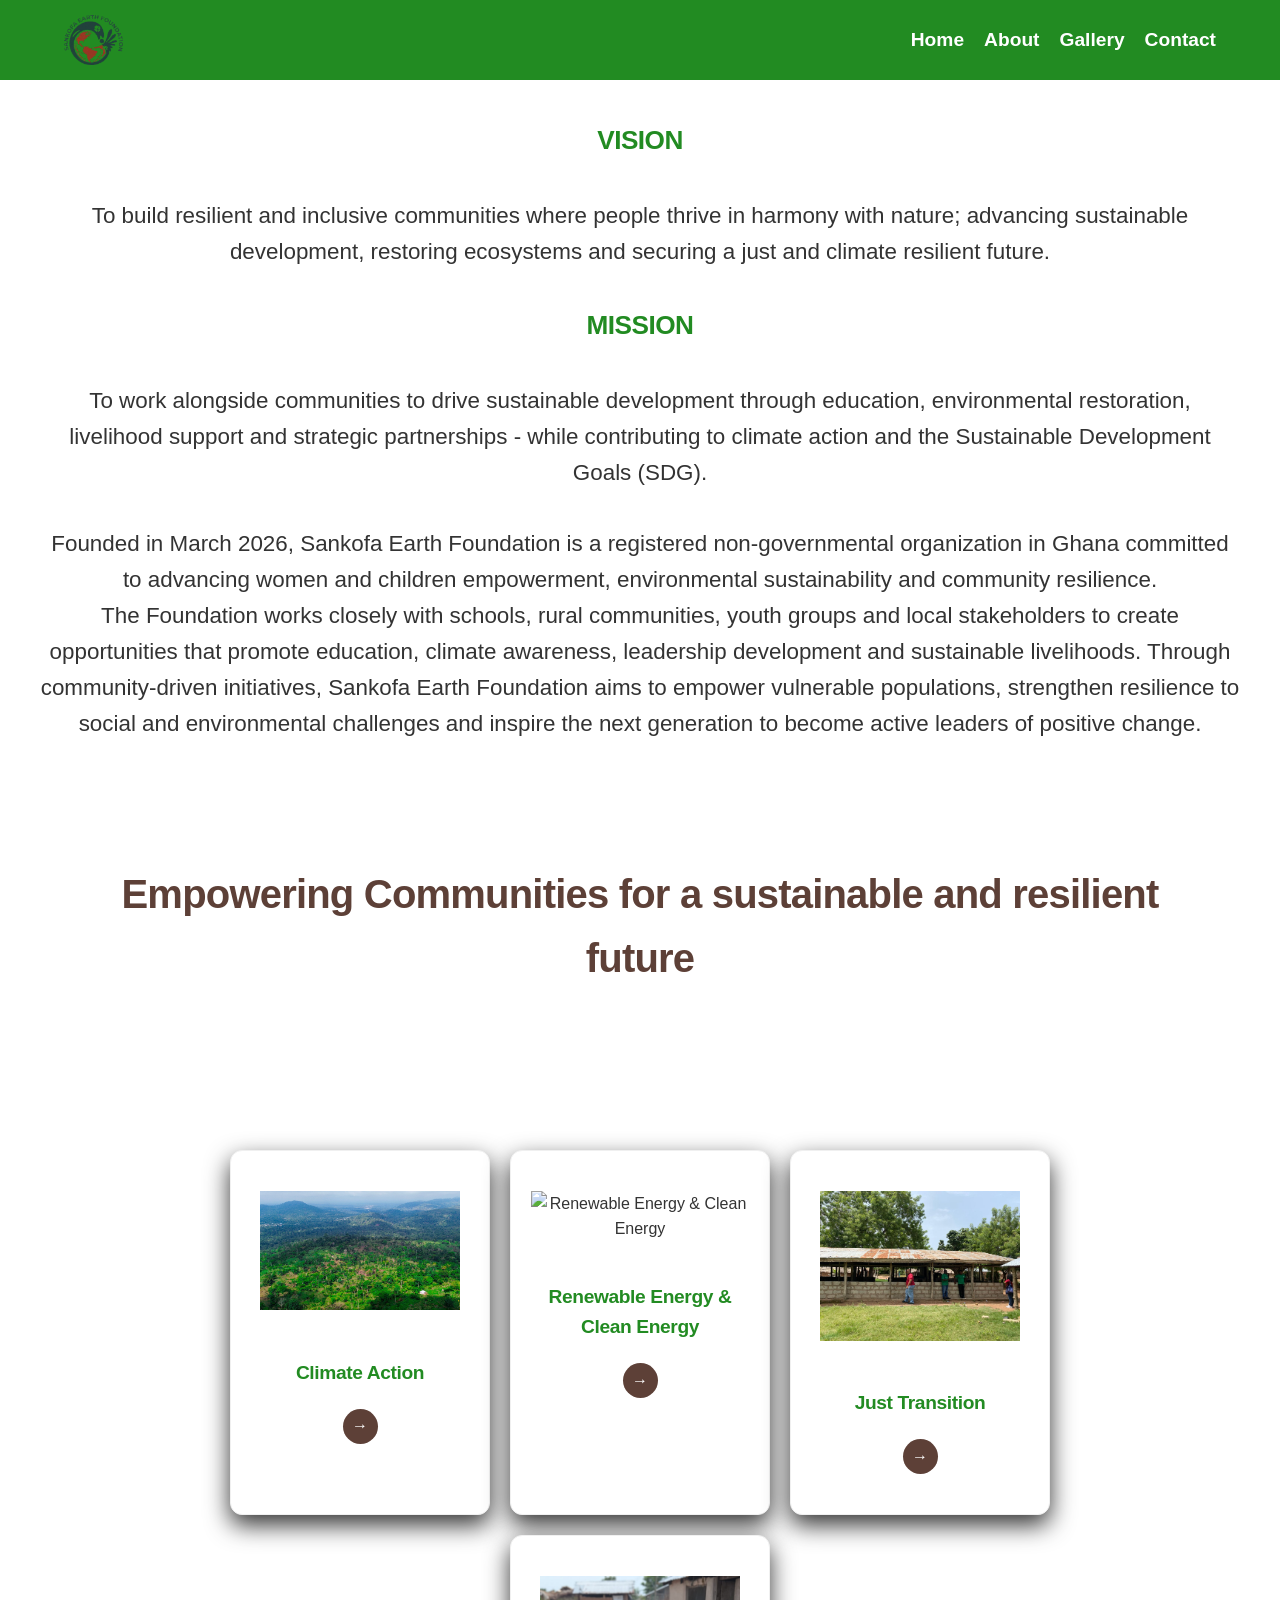
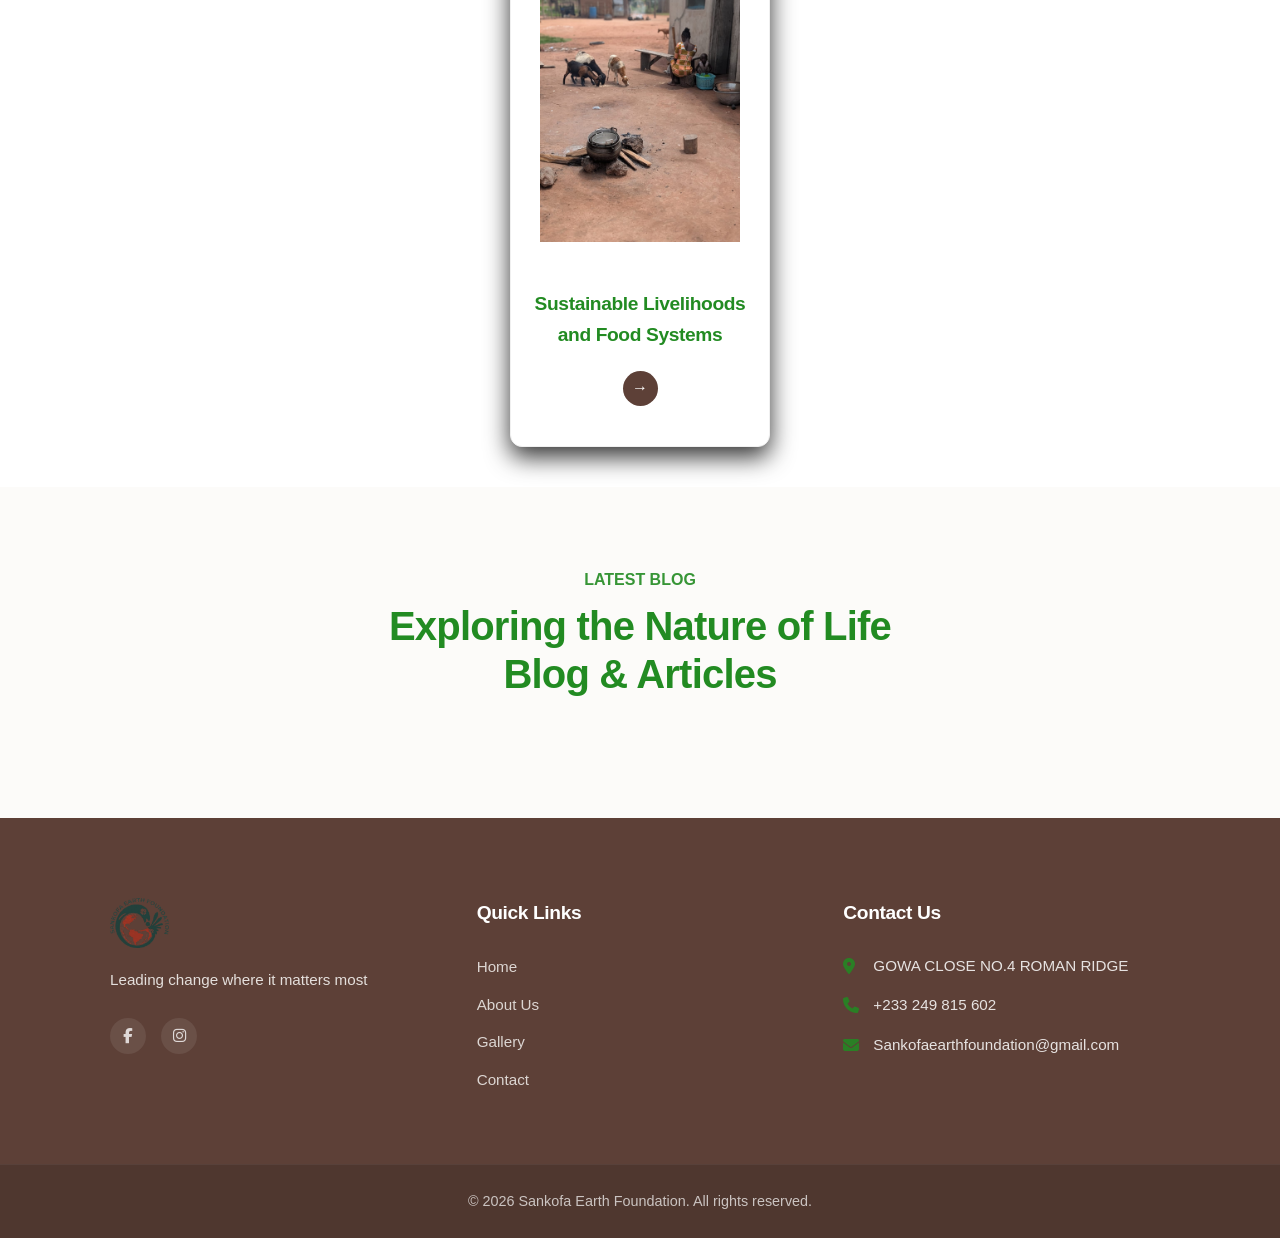
==== about.html @ bffb1e38 "Made a few changes to the footer and fixed some grammatical errors" ====
<!DOCTYPE html>
<html lang="en">
<head>
    <meta charset="UTF-8">
    <meta name="viewport" content="width=device-width, initial-scale=1.0">
    <title>About</title>
    <link rel="stylesheet" href="styles.css">
    <link rel="stylesheet" href="https://cdnjs.cloudflare.com/ajax/libs/font-awesome/6.5.1/css/all.min.css">
</head>
<body>
    <header class="my-site-header">
   <div class="logo"><a href="index.html"><img src="images/g2.png" alt="Sankofa Earth Foundation"></a></div> 

   <input type="checkbox" id="menu-toggle" class="menu-checkbox">
   <label for="menu-toggle" class="hamburger-label">
    <span></span>
    <span></span>
    <span></span>
   </label>

   <nav class="nav-menu">
    <ul>
        <li><a href="index.html" class="active">Home</a></li>
        <li><a href="about.html">About</a></li>
        <li><a href="gallery.html">Gallery</a></li>
        <li><a href="contact.html">Contact</a></li>
    </ul>
   </nav>
</header>

<section>
    <div class="vision">
        <h3>VISION</h3><br>
    <p>To build resilient and inclusive communities where people thrive in harmony with nature; advancing sustainable development, restoring ecosystems and securing a just and climate resilient future. </p><br>
   

    <h3>MISSION</h3><br>
    <p>To work alongside communities to drive sustainable development through education, environmental restoration, livelihood support and strategic partnerships - while contributing to climate action and the Sustainable Development Goals (SDG).</p> <br>


<p>
    Founded in March 2026, Sankofa Earth Foundation is a registered non-governmental organization in Ghana committed to advancing women and children empowerment, environmental sustainability and community resilience. <br>
    The Foundation works closely with schools, rural communities, youth groups and local stakeholders to create opportunities that promote education, climate awareness, leadership development and sustainable livelihoods. Through community-driven initiatives, Sankofa Earth Foundation aims to empower vulnerable populations, strengthen resilience to social and environmental challenges and inspire the next generation to become active leaders of positive change. 
</p>
</div>

</section>

    <section class="concepts">
        <div class="container">
            <h2 class="concept-title">Empowering Communities for a sustainable and resilient future</h2>
            
            <div class="concept-grid">
                <div class="concept-card">
                    <div class="concept-icon"><img src="images/Climate-action.jpg" alt="Climate Action">
                    </div>
                    
<h3>Climate Action</h3>
<a href="#" class="circle-btn">&rarr;</a>
                </div>

<div class="concept-card">
                    <div class="concept-icon"><img src="images/renewable-energy.png" alt="Renewable Energy & Clean Energy">
                    </div>
<h3>Renewable Energy & Clean Energy</h3>
<a href="#" class="circle-btn">&rarr;</a>
                </div>

<div class="concept-card">
                    <div class="concept-icon"><img src="images/just-transition.JPG" alt="Just Transition">
                    </div>
<h3>Just Transition</h3>
<a href="#" class="circle-btn">&rarr;</a>
                </div>

                <div class="concept-card">
                    <div class="concept-icon"><img src="images/clean eating.JPG" alt="Sustainable LIvelihoods & Food Systems">
                    </div>
<h3>Sustainable Livelihoods and Food Systems</h3>
<a href="#" class="circle-btn">&rarr;</a>
                </div>

            </div>
        </div>
    </section>



    <section class="blog-preview-green">
<div class="container">
    <p class="subtitle-white">Latest Blog</p>
        <h2 class="main-title-white">Exploring the Nature of Life <br> 
 Blog & Articles</h2>
 <div class="blog-grid">
    
    </div>
 </div>
    </section>

    <div class="blog-footer-accent">
    </div>

<footer>
  <div class="container footer-grid">
    
    <div class="footer-col brand-col">
      <div class="logo">
        <img src="./images/g2.png" alt="Sankofa Earth Foundation" style="height: 50px;">
      </div>
      <p class="footer-desc">
        Leading change where it matters most
      </p>
      <div class="footer-socials">
        <a href="#" class="social-icon"><i class="fa-brands fa-facebook-f"></i></a>
        <a href="#" class="social-icon"><i class="fa-brands fa-instagram"></i></a>
      </div>
    </div>

    <div class="footer-col">
      <h3>Quick Links</h3>
      <ul>
        <li><a href="index.html">Home</a></li>
        <li><a href="about.html">About Us</a></li>
        <li><a href="gallery.html">Gallery</a></li>
        <li><a href="contact.html">Contact</a></li>
      </ul>
    </div>

    <div class="footer-col contact-col">
      <h3>Contact Us</h3>
      <p><i class="fa-solid fa-location-dot"></i> GOWA CLOSE NO.4 ROMAN RIDGE</p>
      <p><i class="fa-solid fa-phone"></i> +233 249 815 602</p>
      <p><i class="fa-solid fa-envelope"></i> Sankofaearthfoundation@gmail.com</p>
    </div>

  </div>

  <div class="footer-bottom">
    <div class="container">
      <p>&copy; 2026 Sankofa Earth Foundation. All rights reserved.</p>
    </div>
  </div>
</footer>
</body>
</html>
---- styles.css ----
:root {
    --forest-green:#228B22;
    --earth-brown: #5D4037;
    --off-white: #FCFBF9;
    --dark-text: #2C2C2C;
}

* {
    margin: 0;
    padding: 0;
    box-sizing: border-box;
}

body {
    font-family: 'Segoe UI', 'Segoe UI', Tahoma, Geneva, Verdana, sans-serif;
    color: #333333;
    line-height: 1.6;
    background-color: #ffffff;
}

h1, h2, h3, h4, h5, h6 {
    font-family: 'Segoe UI', Tahoma, Geneva, Verdana, sans-serif;
    color: var(--off-white);
    letter-spacing: -0.02em;
    font-weight: 700;
}

header {
    display: flex;
    justify-content: space-between;
    align-items: center;
    padding: 20px 5%;
    background-color: var(--forest-green);
    color: white;
}

header ul {
    display: flex;
    list-style: none;
}

header li {
    margin-left: 20px;
}

header a {
    font-family: 'Segoe UI', Tahoma, Geneva, Verdana, sans-serif;
    color: white;
    text-decoration: none;
    font-size: 1.2rem;
    font-weight: 600;
    transition: color 0.2s ease;
}

header a:hover {
    color: var(--earth-brown);
}

.logo img {
    height: 65px;
    width: auto;
    max-width: 100%;
    display: block;
}

.menu-checkbox {
    display: none;
}

.hamburger-label {
    display: none;
    cursor: pointer;
    flex-direction: column;
    gap: 5px;
    width: 30px;
}

.hamburger-label span {
    display: block;
    height: 3px;
    width: 100%;
    background-color: white;
    border-radius: 2px;
    transition: all 0.3s ease;
}

.hero {
    height: 70vh;
    display: flex;
    justify-content: center;
    align-items: center;
    text-align: center;
    background: linear-gradient(rgba(0,0,0,0.5),rgba(0,0,0,0.5)), url('./images/hero-bg.jpg');
    background-size: cover;
    background-position: center;
    background-attachment: fixed;
    color: white;
}

.hero h1{
    font-size: 3rem;
    margin-bottom: 10px;
    color: white;
    text-shadow: 2px 2px 10px rgba(0,0, 0, 0.7);
    font-weight: 700;
    letter-spacing: 1px;
}

.btn {
    box-shadow: 0 4px 6px rgba(0,0, 0, 0.5);
    transition: all 0.3s cubic-bezier(0.25, 0.8, 0.25, 1);
    display: inline-block;
    background-color: var(--forest-green);
    color: white;
    margin-top: 40px;
    padding: 10px 25px;
    text-decoration: none;
    border-radius: 5px;
}

.btn:hover{
    background-color: var(--earth-brown);
    transform: translateY(-2px);
    box-shadow: 0 7px 14px rgba(34, 139, 34, 0.2);
}

.container {
    max-width: 1100px;
    margin: 0 auto;
    padding: 0 20px;
}

.mission {
    padding: 60px 0;
    background-color: white;
}

.mission-grid {
    display: flex;
    gap: 30px;
}

.card {
    flex: 1;
    padding: 30px;
    background-color: var(--off-white);
    border-top: 5px solid var(--earth-brown);
    text-align: center;
    border-radius: 8px;
    box-shadow: 0 4px 6px rgba(0,0,0,0.1);
}

.card h3 {
    margin-bottom: 15px;
    color: var(--forest-green);
}

.hero h1{
    font-size: 2rem;
}

footer {
    background-color: var(--earth-brown);
    color: white;
    padding: 80px 0 0 0; 
    margin-top: 0 !important;
    border: none;
    text-align: left;
}

.footer-grid {
    display: flex;
    justify-content: space-between;
    gap: 40px;
    padding-bottom: 60px;
}

.footer-col {
    flex: 1;
}

/* Customizing specific columns */
.brand-col .logo {
    margin-bottom: 20px;
}

.footer-desc {
    color: var(--off-white);
    font-size: 0.95rem;
    opacity: 0.85;
    line-height: 1.6;
    margin-bottom: 25px;
    max-width: 320px;

}

.footer-col h3 {
    color: white;
    font-size: 1.2rem;
    margin-bottom: 25px;
    position: relative;
}

/* Clean lists for links */
.footer-col ul {
    list-style: none;
    padding: 0;
}

.footer-col li {
    margin-bottom: 12px;
}

.footer-col a {
    color: var(--off-white);
    text-decoration: none;
    font-size: 0.95rem;
    opacity: 0.8;
    transition: all 0.3s ease;
}

.footer-col a:hover {
    opacity: 1;
    color: var(--forest-green);
    padding-left: 5px; /* Subtle nudge animation on hover */
}

/* Contact information styles */
.contact-col p {
    font-size: 0.95rem;
    margin-bottom: 15px;
    opacity: 0.85;
    display: flex;
    align-items: center;
    gap: 10px;
}

.contact-col i {
    color: var(--forest-green); /* Green accents for icons */
    font-size: 1rem;
    width: 20px;
}

/* Brand social icons */
.footer-socials {
    display: flex;
    gap: 15px;
}

.footer-socials .social-icon {
    display: inline-flex;
    align-items: center;
    justify-content: center;
    width: 36px;
    height: 36px;
    background-color: rgba(255, 255, 255, 0.1);
    color: white;
    border-radius: 50%;
    transition: all 0.3s ease;
}

.footer-socials .social-icon:hover {
    background-color: var(--forest-green);
    transform: translateY(-3px);
}

/* Bottom Bar styling */
.footer-bottom {
    background-color: rgba(0, 0, 0, 0.15); 
    padding: 25px 0;
    text-align: center;
    border-top: 1px solid rgba(255, 255, 255, 0.05);
}

.footer-bottom p {
    font-size: 0.9rem;
    opacity: 0.7;
}

.concept-grid {
    display: flex;
    flex-wrap: wrap;
    justify-content: center;
    gap: 20px;
    padding: 40px 0;
}

.concept-card {
    background: #ffffff;
    width: 260px;
    padding: 40px 20px;
    border-radius: 12px;
    text-align: center;
    box-shadow: 0 10px 25px rgba(0,0,0,0.8);
    border: 1px solid #f0f0f0;
    transition: transform 0.3s ease;
}

.concept-card:hover {
    transform: translateY(-5px);
    border-color: transparent;
    box-shadow: 0 10px 20px rgba(0, 0, 0, 0.15);
}

.concept-icon img {
    width: 200px;
    height: auto;
    margin-bottom: 40px;
}

.concept-card h3 {
    color: var(--forest-green);
    font-size: 1.2rem;
    margin-bottom: 20px;
}

.circle-btn {
    display: inline-flex;
    align-items: center;
    justify-content: center;
    width: 35px;
    height: 35px;
    background-color: var(--earth-brown);
    color: white;
    border-radius: 50%;
    text-decoration: none;
    font-weight: bold;
}

.concept-title {
    font-size: 2.5rem;
    justify-content: center;
    text-align: center;
    color: var(--earth-brown);
    padding: 80px 0;
    margin-bottom: 40px;
}

.text-design {
    font-weight: bolder;
    font-size: 1.2rem;
}

.sankofa-quote {
    background-color: #228B22;
}

.concept {
    padding: 80px 0;
    background: linear-gradient(to bottom, #f9fbf9, #ffffff);
    text-align: center;
}

.blog-preview {
    background-color: #ffffff;
    padding: 80px 0;
    text-align: center;
}

.subtitle {
    color: var(--forest-green);
    font-weight: bold;
    text-transform: uppercase;
    letter-spacing: 1px;
    margin-bottom: 10px;
}

.main-title {
    font-size: 2.5rem;
    color: var(--off-white);
    line-height: 1.2;
    margin-bottom: 50px;
}

.blog-preview-green {
    background-color: var(--off-white);
    padding: 80px 0;
    text-align: center;
    margin-bottom: 0 !important;
    padding-bottom: 80px;
}

.subtitle-white {
    color: var(--forest-green);
    font-weight: bold;
    text-transform: uppercase;
    margin-bottom: 10px;
    opacity: 0.9;
}

.main-title-white {
    font-size: 2.5rem;
    color: var(--forest-green);
    line-height: 1.2;
    margin-bottom: 40px;
}

.contact-form input, .contact-form textarea {
    width: 100%;
    padding: 15px;
    margin-bottom: 25px;
    border: 1px solid #e0e0e0;
    border-radius: 8px;
    background-color: #f9fbf9;
    font-family: inherit;
    transition: all 0.3s ease;
}

.contact-info p{
    margin-bottom: 15px;
    font-size: 1.1rem;
}

.contact-info strong {
    color: var(--forest-green);
}

.contact-form, .contact-info {
    flex: 1;
}

.contact-form .btn {
    width: 100%;
    padding: 15px;
    background-color: var(--forest-green);
    color: white;
    border: none;
    cursor: pointer;
}

.split-view {
    display: flex;
    gap: 80px;
    align-items: center;
    padding: 100px 0;
}

.contact-form h2, .contact-info h2 {
    margin-bottom: 30px;
    font-size: 2rem;
    color: var(--earth-brown);
}

.contact-form input:focus, .contact-form textarea:focus {
    background-color: #ffffff;
    border-color: var(--forest-green);
    box-shadow: 0 0 8px rgba(34, 139, 34, 0.2);
    outline: none;
}

.nav ul li a.active {
    color: var(--earth-brown);
    font-weight: bold;
    border-bottom: 2px solid var(--earth-brown);
}

.photo-grid {
    display: grid;
    grid-template-columns: repeat(3, 1fr);
    gap: 20px;
    padding: 40px 0;
}

.photo-item {
    overflow: hidden;
    border-radius: 8px;
    height: 250px;
    background-color: #eee;
}

.photo-item img {
    width: 100%;
    height: 100%;
    object-fit: cover;
    transition: transform 0.3s ease; 
}

/* --- Team Section Base (Desktop Layout) --- */
.team-section {
  padding: 80px 0;
  background-color: var(--off-white);
  text-align: center;
}

.team-grid {
  display: flex;
  justify-content: center;
  gap: 40px;
  margin-top: 50px;
}

.team-card {
  flex: 1;
  display: flex;
  flex-direction: column;
  align-items: center;
  max-width: 220px;
}

.avatar-container {
  position: relative; 
  width: 150px;
  height: 150px;
  margin-bottom: 20px;
}

.team-avatar {
  width: 100%;
  height: 100%;
  object-fit: cover;
  border-radius: 50%; 
  background-color: #eee;
}

.member-name {
  font-size: 1.1rem;
  color: var(--dark-text);
  font-weight: 600;
}

.team-social-popup {
  position: absolute;
  bottom: -15px;
  left: 50%;
  transform: translateX(-50%) translateY(10px); 
  background-color: #1a1a1a; 
  display: flex;
  gap: 12px;
  padding: 8px 15px;
  border-radius: 4px;
  opacity: 0; 
  visibility: hidden;
  transition: all 0.3s ease;
  box-shadow: 0 4px 10px rgba(0,0,0,0.2);
}

.team-social-popup::before {
  content: '';
  position: absolute;
  top: -6px;
  left: 50%;
  transform: translateX(-50%);
  border-width: 0 6px 6px 6px;
  border-style: solid;
  border-color: transparent transparent #1a1a1a transparent;
}

.team-social-popup a {
  color: #ffffff;
  font-size: 0.85rem;
  transition: color 0.2s ease;
}

.team-social-popup a:hover {
  color: var(--forest-green); 
}

.avatar-container:hover .team-social-popup {
  opacity: 1;
  visibility: visible;
  transform: translateX(-50%) translateY(0); 
}

.section-title {
    font-size: 2.2rem;
    color: var(--earth-brown);
    text-align: center;
    margin: 50px;
}

.gallery-pics h2 {
    align-items: center;
    text-align: center;
    color: var(--forest-green);
    font-size:2.2rem;
    text-align: center;
    max-width: 800px;
    margin: 60px auto;
    line-height: 1.4;
}

.gallery-pics h2 strong {
    color: var(--earth-brown);
}

.vision {
    font-size: 1.4rem;
    justify-content: center;
    text-align: center;
    padding: 40px;
}

.vision h3 {
    color: var(--forest-green);
    font-weight: bolder;
}

.my-site-header {
    background-color: var(--forest-green);
    padding: 15px 5%;
    display: flex;
    justify-content: space-between;
    align-items: center;
}

.my-site-header .logo img {
    height: 50px;
    width: auto;
}

html {
    scroll-behavior: smooth;
}

h1, h2, h3 {
    letter-spacing: -0.02em;
    font-weight: 700;
}

.extra-info {
    font-size: x-large;
    color: #228B22;
}

.social-container {
    display: flex;
    gap: 20px;
    justify-content: center;
    padding: 10px;
}

.social-icon {
    font-size: 30px;
    color: #555555;
    text-decoration: none;
    transition: color 0.3s ease, transform 0.3s ease;
}

.facebook:hover {
    color: #1877f2;
    transform: scale(1.1);
}

.instagram:hover {
    color: #E1306C;
    transform: scale(1.1);
}

.gallery-divider-banner {
    background-color: var(--forest-green);
    background: linear-gradient(rgba(34, 139, 34, 0.9), rgba(34, 139, 34, 0.95)), url('./images/hero-bg.jpg');
    background-size: cover;
    background-position: center;
    padding: 80px 0;
    text-align: center;
    color: white;
    width: 100%;
}

.divider-content h2 {
    font-size: 2.5rem;
    color: white !important;
    margin-bottom: 15px;
    font-weight: 700;
}

.divider-content p {
    font-size: 1.1rem;
    color: var(--off-white);
    max-width: 750px;
    margin: 0 auto 30px auto;
    opacity: 0.95;
    line-height: 1.6;
}

.banner-btn {
    display: inline-block;
    background-color: white;
    color: var(--forest-green) !important;
    padding: 12px 30px;
    text-decoration: none;
    border-radius: 5px;
    font-weight: 600;
    transition: all 0.3s ease;
    box-shadow: 0 4px 15px rgba(0, 0, 0, 0.1);
}

.banner-btn:hover {
    background-color: var(--earth-brown);
    color: white !important;
    transform: translate(-2px);
    box-shadow: 0 6px 20px rgba(0, 0, 0, 0.15);
}

/* ===================================================
   CONTACT PAGE MAP VIEW STYLING
   =================================================== */
.contact-map-section {
    width: 100%;
    height: 450px;
    margin-top: 60px; 
    display: block;
    line-height: 0; 
    background-color: var(--off-white);
}

.contact-map-section iframe {
    width: 100%;
    height: 100%;
    filter: grayscale(10%) contrast(105%); 
    transition: filter 0.3s ease;
}

.contact-map-section iframe:hover {
    filter: grayscale(0%) contrast(100%);
}




/* ===================================================
   MEDIA QUERIES (Organized cleanly by width rules)
   =================================================== */

/* Tablet Responsive Views */
@media (max-width: 900px){
    .photo-grid {
        grid-template-columns: repeat(2, 1fr);
    }
}

/* Global Mobile Viewports */
@media screen and (max-width: 768px) {
    header, .my-site-header {
        display: flex !important;
        flex-direction: row !important;
        justify-content: space-between !important;
        align-items: center !important;
        position: relative;
        padding: 15px 5%;
    }
 
    header nav ul a, .nav-menu ul a {
        font-size: 1.3rem !important;
    }

    logo img {
        height: 50px !important;
    }

    .hero {
        background-attachment: scroll !important;
        height: 50vh;
    }

    header ul {
        flex-direction: column;
        gap: 10px;
        padding: 0;
    }

.hamburger-label {
    display: flex !important;
}

    .nav-menu {
position: absolute;
top: 100%;
left: 0;
width: 100%;
background-color: var(--forest-green);
max-height: 0;
overflow: hidden;
transition: max-height 0.3s ease-in-out;
z-index: 100;
}

    .nav-menu ul {
        display: flex;
        flex-direction: column !important;
        align-items: center;
        gap: 15px;
        padding: 20px 0;
        list-style: none;
    }

    header li, .my-site-header li {
        margin-left: 0 !important;
    }

    .menu-checkbox:checked ~ .nav-menu {
        max-height: 300px !important;
    }

    .menu-checkbox:checked + .hamburger-label span:nth-child(1) {
        transform: rotate(45deg) translate(5px, 5px);
    }

    .menu-checkbox:checked + .hamburger-label span:nth-child(2) {
        opacity: 0;
    }

    .menu-checkbox:checked + .hamburger-label span:nth-child(3) {
        transform: rotate(-45deg) translate(6px, -7px);
    }

    .hero h1 {
        font-size: 1.8rem !important;
    }

    .main-title, .main-title-white, .concept-title {
        font-size: 1.8rem;
        padding: 30px 10px;
        margin-bottom: 20px;
    }

    .section-title {
        font-size: 1.6rem;
        margin: 25px 10px;
    }

    .container {
        padding: 0 15px;
    }

    .mission, .concept, .blog-preview, .blog-preview-green {
        padding: 40px 15px;
    }

    .footer-grid {
        flex-direction: column;
        gap: 40px;
        text-align: center;
    }

    .footer-col {
        display: flex;
        flex-direction: column;
        align-items: center;
    }

    .footer-socials {
        justify-content: center;
    }

    .contact-col p {
        justify-content: center;
    }

    .footer-desc {
        max-width: 100%;
    }

    .mission-grid, .split-view { 
        flex-direction: column;
        gap: 40px;
    }

    .vision {
        font-size: 1.1rem;
        padding: 20px 10px;
    }

    .team-grid {
        flex-direction: column;
        align-items: center;
        gap: 50px;
    }

    .team-card {
        flex: 1;
        display: flex;
        flex-direction: column;
        align-items: center;
        max-width: 220px;
        text-align: center;
    }

    .gallery-divider-banner {
        padding: 50px 20px !important;
    }

    .divider-content h2 {
        font-size: 1.8rem !important;
    }


    .contact-map-section {
        height: 320px !important; 
        margin-top: 40px;
    }

}

/* Extra Small Mobile Layouts */
@media (max-width: 600px) {
    .photo-grid {
        grid-template-columns: 1fr;
    }
}
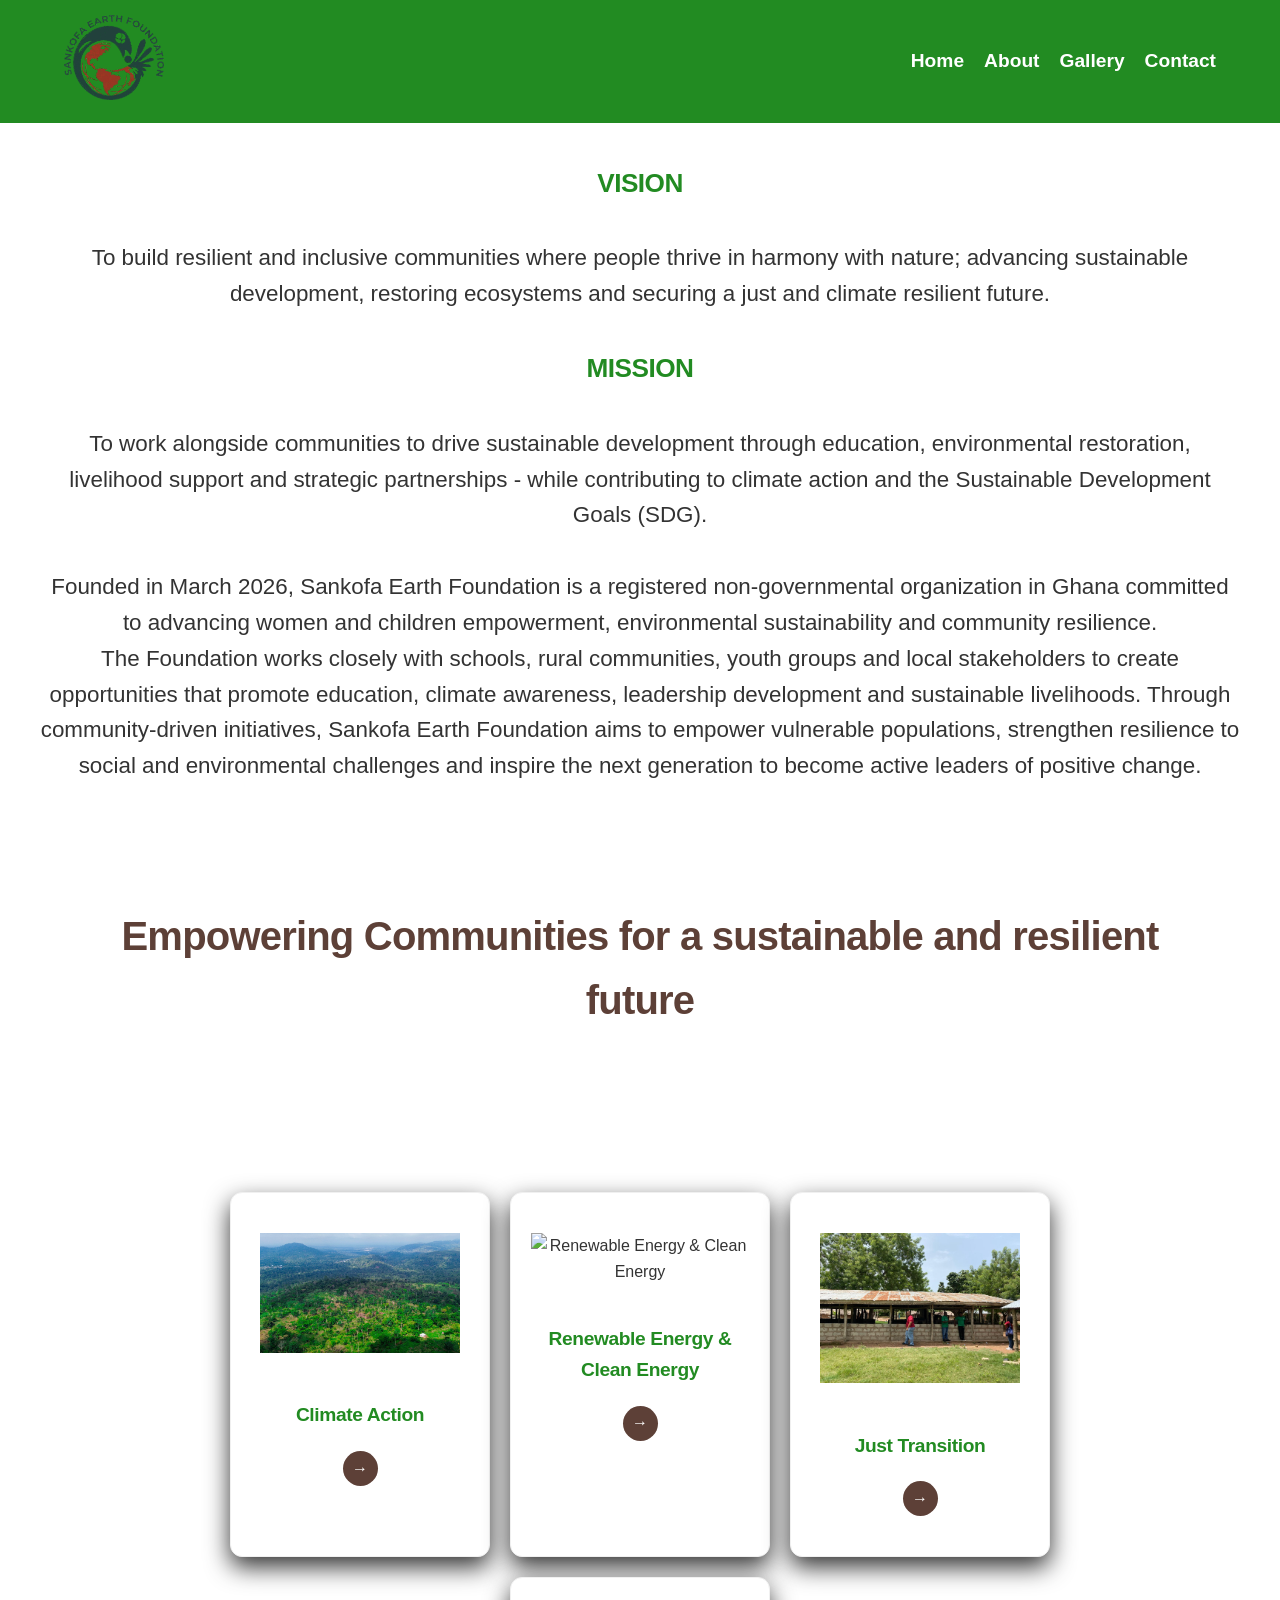
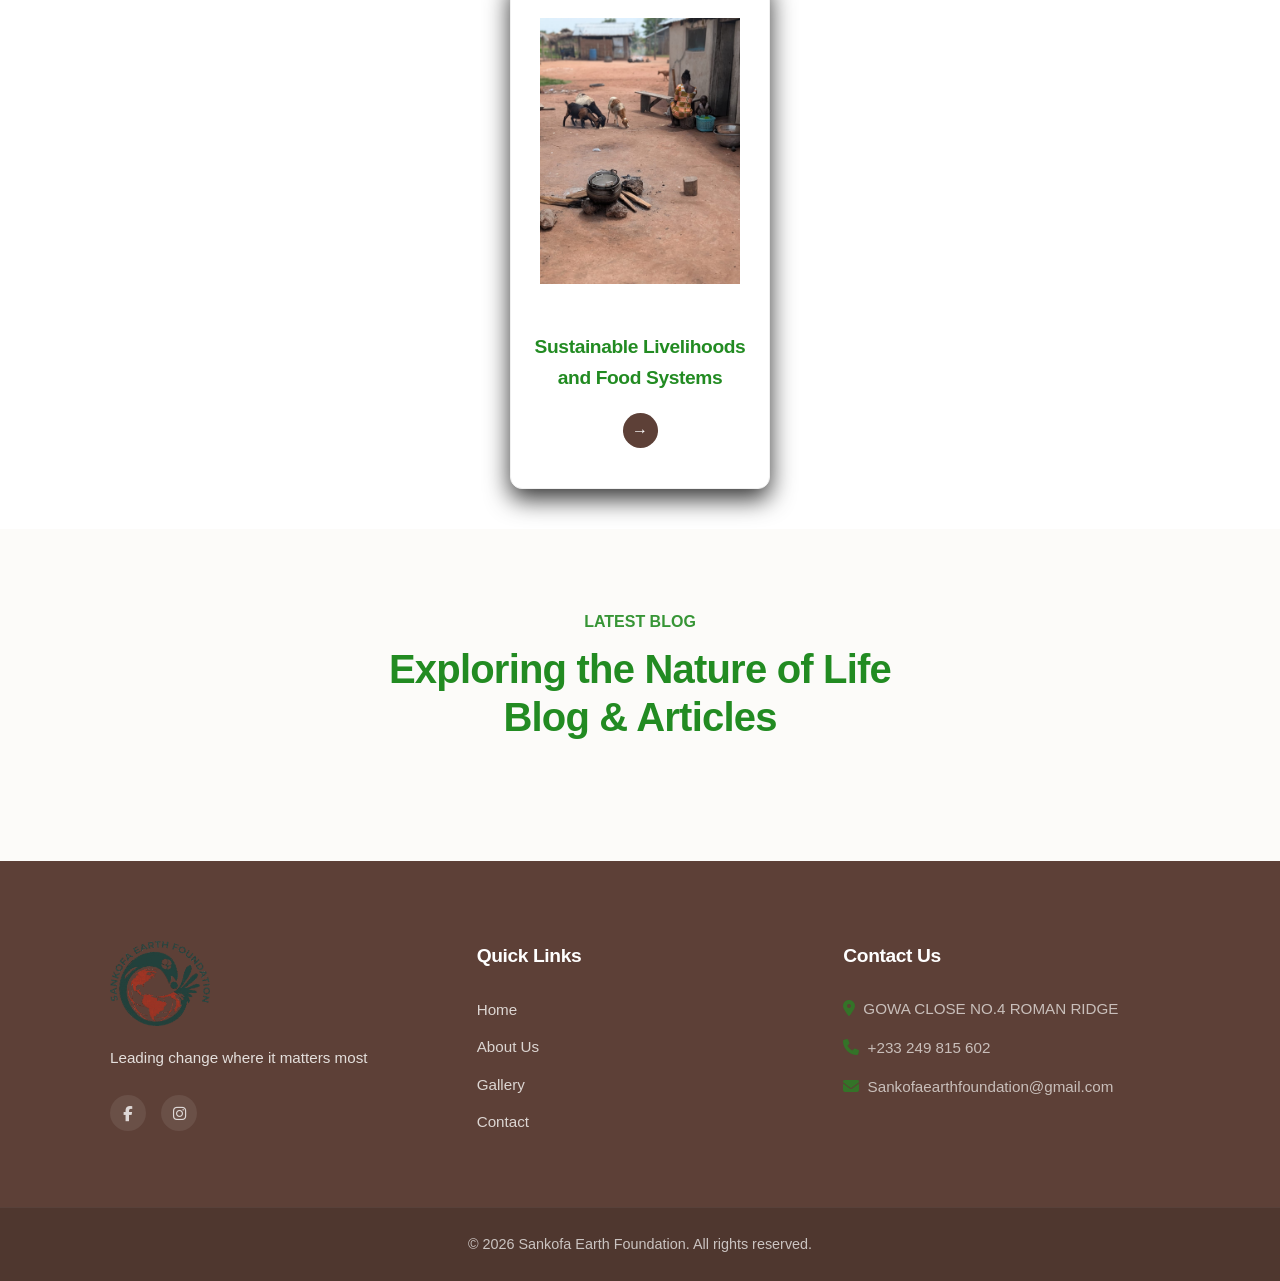
==== commit 9a5ae8ad: "worked on social links in the footer and worked on form for contact page" ====
--- a/about.html
+++ b/about.html
@@ -111,8 +111,8 @@
         Leading change where it matters most
       </p>
       <div class="footer-socials">
-        <a href="#" class="social-icon"><i class="fa-brands fa-facebook-f"></i></a>
-        <a href="#" class="social-icon"><i class="fa-brands fa-instagram"></i></a>
+        <a href="https://www.facebook.com/share/17nPXtnWMn/" class="social-icon"><i class="fa-brands fa-facebook-f"></i></a>
+        <a href="https://www.instagram.com/p/DZ0XT1hjO1_/?img_index=4&igsh=MW5reG1qZGVjbDJneQ==" class="social-icon"><i class="fa-brands fa-instagram"></i></a>
       </div>
     </div>
 
@@ -128,9 +128,10 @@
 
     <div class="footer-col contact-col">
       <h3>Contact Us</h3>
-      <p><i class="fa-solid fa-location-dot"></i> GOWA CLOSE NO.4 ROMAN RIDGE</p>
-      <p><i class="fa-solid fa-phone"></i> +233 249 815 602</p>
-      <p><i class="fa-solid fa-envelope"></i> Sankofaearthfoundation@gmail.com</p>
+      <p><a href="https://maps.app.goo.gl/UdKcqqeoEw8A9JYL8" target="_blank" rel="noopener noreferrer" class="footer-map-link"><i class="fa-solid fa-location-dot"></i>GOWA CLOSE NO.4 ROMAN RIDGE</a></p>
+    
+      <p><a href="tel:+233249815602" class="footer-map-link"><i class="fa-solid fa-phone"></i> +233 249 815 602</a></p>
+      <p><a href="mailto:Sankofaearthfoundation@gmail.com" class="footer-map-link"> <i class="fa-solid fa-envelope"></i> Sankofaearthfoundation@gmail.com </a></p>
     </div>
 
   </div>
--- a/styles.css
+++ b/styles.css
@@ -57,12 +57,15 @@
 }
 
 .logo img {
-    height: 65px;
-    width: auto;
+    height: 85px !important;
+    width: auto !important;
     max-width: 100%;
     display: block;
 }
 
+.logo a {
+    display: inline-block;
+}
 .menu-checkbox {
     display: none;
 }
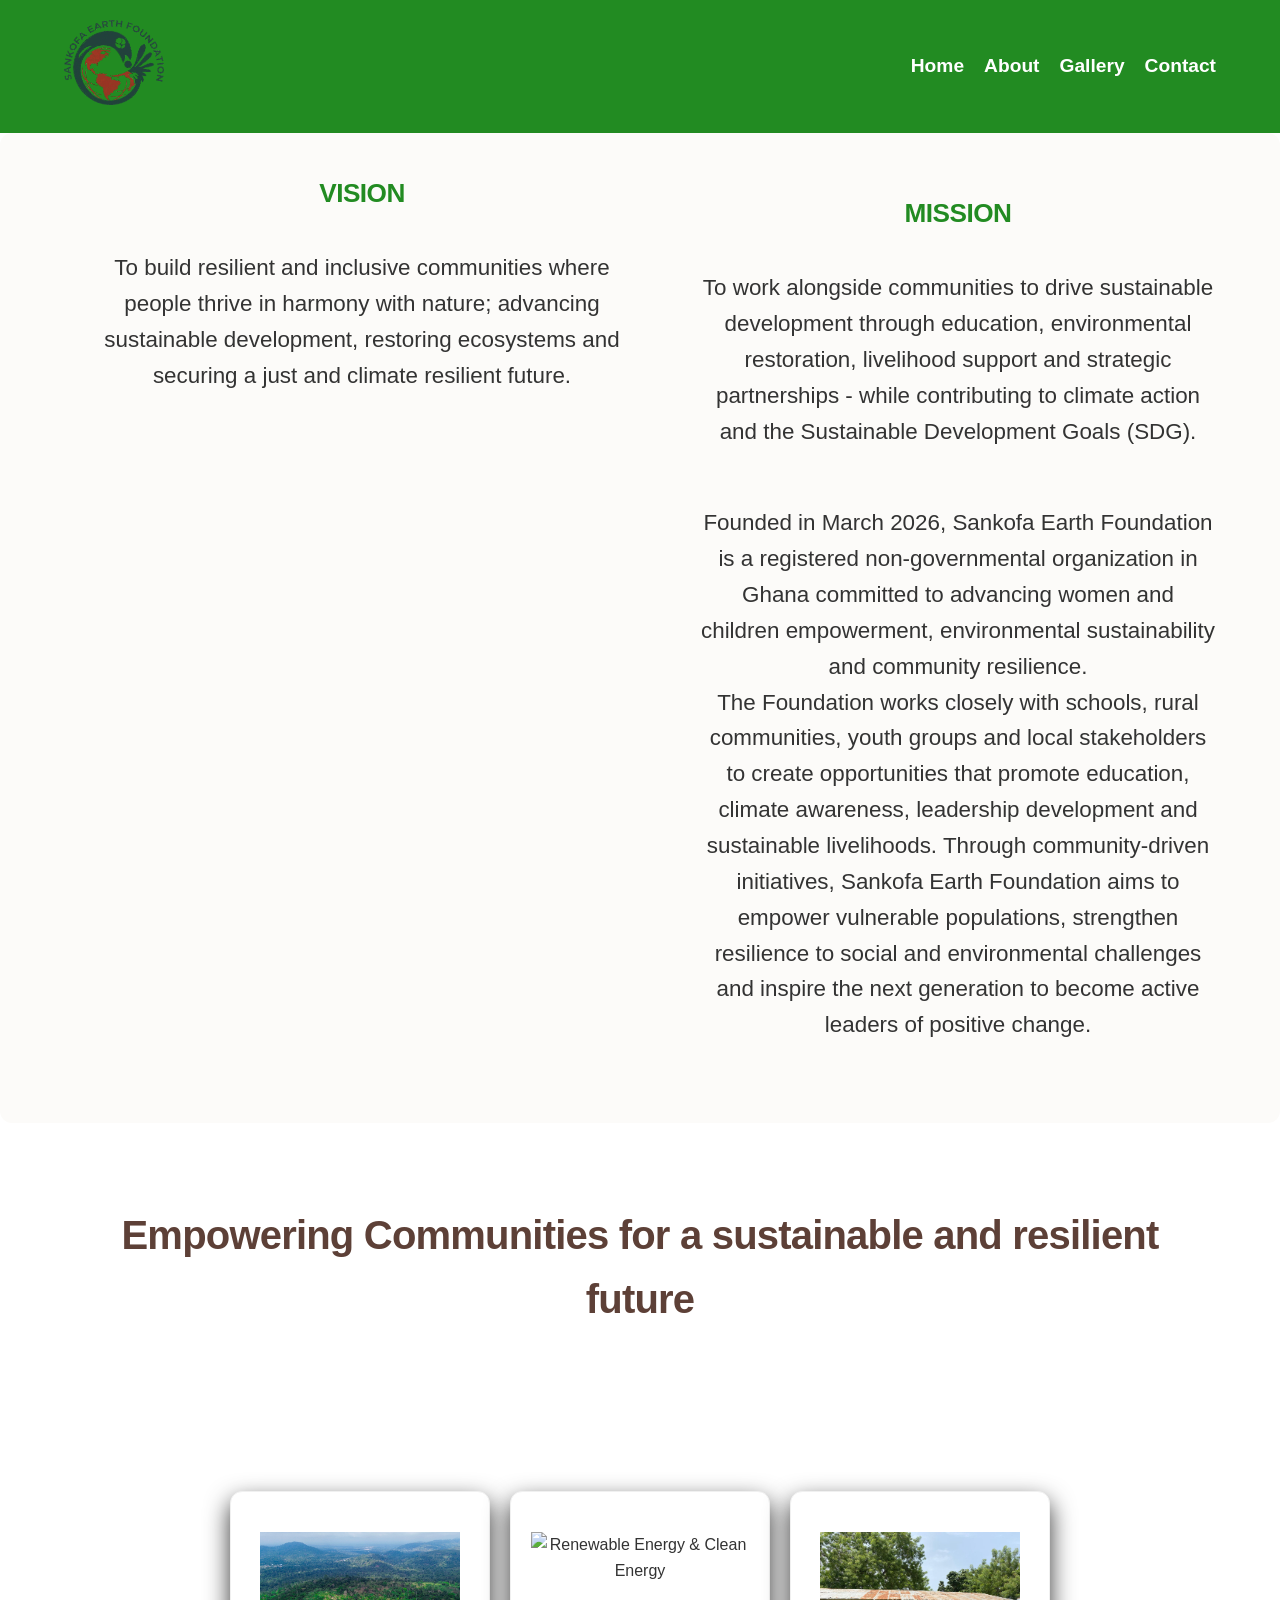
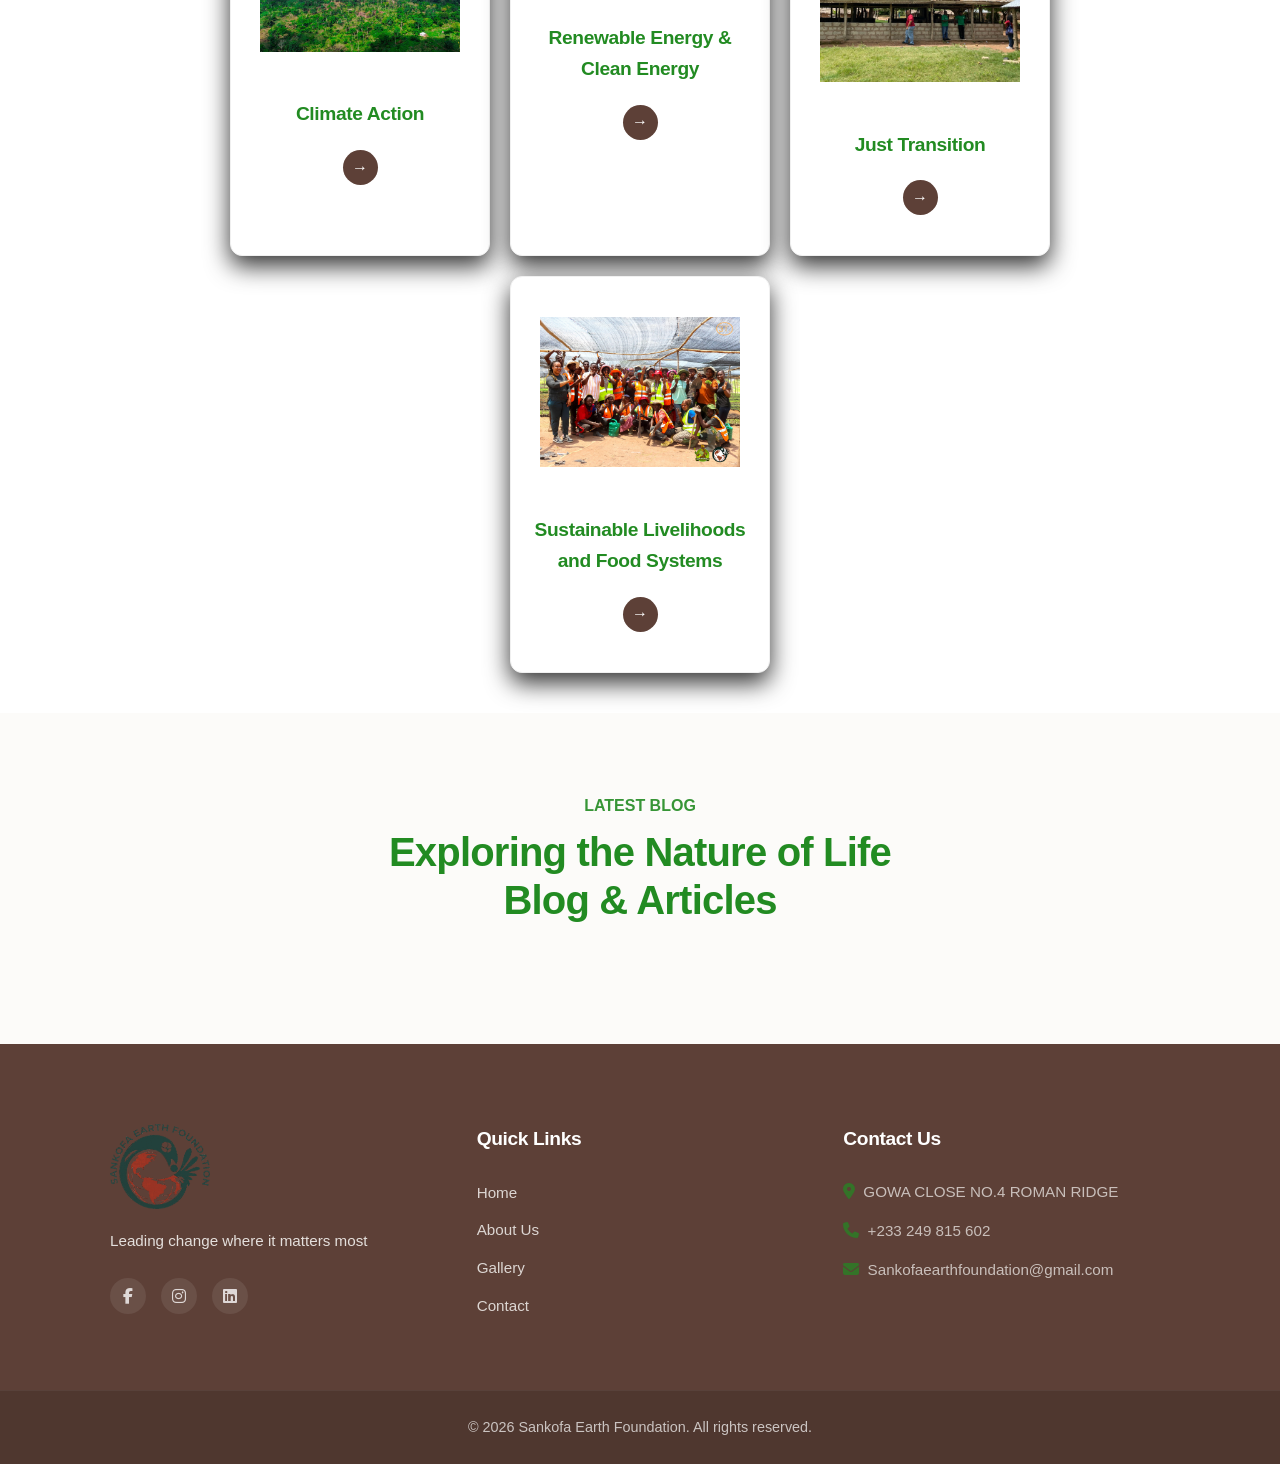
==== commit c304ac52: "Worked on merging contact and donate, worked on team bios, added pictures and changed gallery layout" ====
--- a/about.html
+++ b/about.html
@@ -28,11 +28,13 @@
    </nav>
 </header>
 
-<section>
+<section class="vision-container">
     <div class="vision">
         <h3>VISION</h3><br>
     <p>To build resilient and inclusive communities where people thrive in harmony with nature; advancing sustainable development, restoring ecosystems and securing a just and climate resilient future. </p><br>
-   
+    </div>
+
+    <div class="mission">
 
     <h3>MISSION</h3><br>
     <p>To work alongside communities to drive sustainable development through education, environmental restoration, livelihood support and strategic partnerships - while contributing to climate action and the Sustainable Development Goals (SDG).</p> <br>
@@ -43,7 +45,6 @@
     The Foundation works closely with schools, rural communities, youth groups and local stakeholders to create opportunities that promote education, climate awareness, leadership development and sustainable livelihoods. Through community-driven initiatives, Sankofa Earth Foundation aims to empower vulnerable populations, strengthen resilience to social and environmental challenges and inspire the next generation to become active leaders of positive change. 
 </p>
 </div>
-
 </section>
 
     <section class="concepts">
@@ -74,7 +75,7 @@
                 </div>
 
                 <div class="concept-card">
-                    <div class="concept-icon"><img src="images/clean eating.JPG" alt="Sustainable LIvelihoods & Food Systems">
+                    <div class="concept-icon"><img src="images/sustainablelivelihoodmain.JPG" alt="Sustainable LIvelihoods & Food Systems">
                     </div>
 <h3>Sustainable Livelihoods and Food Systems</h3>
 <a href="#" class="circle-btn">&rarr;</a>
@@ -113,6 +114,7 @@
       <div class="footer-socials">
         <a href="https://www.facebook.com/share/17nPXtnWMn/" class="social-icon"><i class="fa-brands fa-facebook-f"></i></a>
         <a href="https://www.instagram.com/p/DZ0XT1hjO1_/?img_index=4&igsh=MW5reG1qZGVjbDJneQ==" class="social-icon"><i class="fa-brands fa-instagram"></i></a>
+        <a href="https://www.linkedin.com/company/sankofa-earth-foundation/" class="social-icon"><i class="fa-brands fa-linkedin"></i></a>
       </div>
     </div>
 
--- a/styles.css
+++ b/styles.css
@@ -1,23 +1,57 @@
+/* ==========================================================================
+   TABLE OF CONTENTS
+   --------------------------------------------------------------------------
+   #1. ROOT & VARIABLES
+   #2. RESETS & BASE STYLES
+   #3. TYPOGRAPHY
+   #4. GLOBAL LAYOUT & CONTAINERS
+   #5. HEADER & NAVIGATION
+   #6. BUTTONS & UI COMPONENTS
+   #7. HOME / HERO SECTION
+   #8. CARDS & GRID COMPONENTS
+   #9. TEAM SECTION
+   #10. GALLERY & MEDIA SECTIONS
+   #11. CONTACT & DONATION FORM SECTIONS
+   #12. FOOTER
+   #13. MEDIA QUERIES (RESPONSIVE)
+   ========================================================================== */
+
+
+/* ==========================================================================
+   #1. ROOT & VARIABLES
+   ========================================================================== */
 :root {
-    --forest-green:#228B22;
+    --forest-green: #228B22;
     --earth-brown: #5D4037;
     --off-white: #FCFBF9;
     --dark-text: #2C2C2C;
 }
 
+
+/* ==========================================================================
+   #2. RESETS & BASE STYLES
+   ========================================================================== */
 * {
     margin: 0;
     padding: 0;
     box-sizing: border-box;
 }
 
+html {
+    scroll-behavior: smooth;
+}
+
 body {
-    font-family: 'Segoe UI', 'Segoe UI', Tahoma, Geneva, Verdana, sans-serif;
+    font-family: 'Segoe UI', Tahoma, Geneva, Verdana, sans-serif;
     color: #333333;
     line-height: 1.6;
     background-color: #ffffff;
 }
 
+
+/* ==========================================================================
+   #3. TYPOGRAPHY
+   ========================================================================== */
 h1, h2, h3, h4, h5, h6 {
     font-family: 'Segoe UI', Tahoma, Geneva, Verdana, sans-serif;
     color: var(--off-white);
@@ -25,13 +59,97 @@
     font-weight: 700;
 }
 
-header {
+.main-title {
+    font-size: 2.5rem;
+    color: var(--off-white);
+    line-height: 1.2;
+    margin-bottom: 50px;
+}
+
+.main-title-white {
+    font-size: 2.5rem;
+    color: var(--forest-green);
+    line-height: 1.2;
+    margin-bottom: 40px;
+}
+
+.subtitle {
+    color: var(--forest-green);
+    font-weight: bold;
+    text-transform: uppercase;
+    letter-spacing: 1px;
+    margin-bottom: 10px;
+}
+
+.subtitle-white {
+    color: var(--forest-green);
+    font-weight: bold;
+    text-transform: uppercase;
+    margin-bottom: 10px;
+    opacity: 0.9;
+}
+
+.section-title {
+    font-size: 2.2rem;
+    color: var(--earth-brown);
+    text-align: center;
+    margin: 50px;
+}
+
+.text-design {
+    font-weight: bolder;
+    font-size: 1.2rem;
+}
+
+.extra-info {
+    font-size: x-large;
+    color: #228B22;
+}
+
+
+/* ==========================================================================
+   #4. GLOBAL LAYOUT & CONTAINERS
+   ========================================================================== */
+.container {
+    max-width: 1100px;
+    margin: 0 auto;
+    padding: 0 20px;
+}
+
+.divider {
+    border: 0;
+    border-top: 1px solid #e0e0e0;
+    margin: 30px 0;
+}
+
+
+/* ==========================================================================
+   #5. HEADER & NAVIGATION
+   ========================================================================== */
+header, 
+.my-site-header {
     display: flex;
     justify-content: space-between;
     align-items: center;
     padding: 20px 5%;
     background-color: var(--forest-green);
     color: white;
+}
+
+.my-site-header .logo img {
+    height: 50px;
+    width: auto;
+}
+
+.logo img {
+    height: 85px !important;
+    width: auto !important;
+    max-width: 100%;
+    display: block;
+}
+
+.logo a {
+    display: inline-block;
 }
 
 header ul {
@@ -56,16 +174,13 @@
     color: var(--earth-brown);
 }
 
-.logo img {
-    height: 85px !important;
-    width: auto !important;
-    max-width: 100%;
-    display: block;
-}
-
-.logo a {
-    display: inline-block;
-}
+.nav ul li a.active {
+    color: var(--earth-brown);
+    font-weight: bold;
+    border-bottom: 2px solid var(--earth-brown);
+}
+
+/* Mobile Nav Toggle Controls */
 .menu-checkbox {
     display: none;
 }
@@ -87,30 +202,12 @@
     transition: all 0.3s ease;
 }
 
-.hero {
-    height: 70vh;
-    display: flex;
-    justify-content: center;
-    align-items: center;
-    text-align: center;
-    background: linear-gradient(rgba(0,0,0,0.5),rgba(0,0,0,0.5)), url('./images/hero-bg.jpg');
-    background-size: cover;
-    background-position: center;
-    background-attachment: fixed;
-    color: white;
-}
-
-.hero h1{
-    font-size: 3rem;
-    margin-bottom: 10px;
-    color: white;
-    text-shadow: 2px 2px 10px rgba(0,0, 0, 0.7);
-    font-weight: 700;
-    letter-spacing: 1px;
-}
-
+
+/* ==========================================================================
+   #6. BUTTONS & UI COMPONENTS
+   ========================================================================== */
 .btn {
-    box-shadow: 0 4px 6px rgba(0,0, 0, 0.5);
+    box-shadow: 0 4px 6px rgba(0, 0, 0, 0.5);
     transition: all 0.3s cubic-bezier(0.25, 0.8, 0.25, 1);
     display: inline-block;
     background-color: var(--forest-green);
@@ -121,200 +218,29 @@
     border-radius: 5px;
 }
 
-.btn:hover{
+.btn:hover {
     background-color: var(--earth-brown);
     transform: translateY(-2px);
     box-shadow: 0 7px 14px rgba(34, 139, 34, 0.2);
 }
 
-.container {
-    max-width: 1100px;
-    margin: 0 auto;
-    padding: 0 20px;
-}
-
-.mission {
-    padding: 60px 0;
+.banner-btn {
+    display: inline-block;
     background-color: white;
-}
-
-.mission-grid {
-    display: flex;
-    gap: 30px;
-}
-
-.card {
-    flex: 1;
-    padding: 30px;
-    background-color: var(--off-white);
-    border-top: 5px solid var(--earth-brown);
-    text-align: center;
-    border-radius: 8px;
-    box-shadow: 0 4px 6px rgba(0,0,0,0.1);
-}
-
-.card h3 {
-    margin-bottom: 15px;
-    color: var(--forest-green);
-}
-
-.hero h1{
-    font-size: 2rem;
-}
-
-footer {
+    color: var(--forest-green) !important;
+    padding: 12px 30px;
+    text-decoration: none;
+    border-radius: 5px;
+    font-weight: 600;
+    transition: all 0.3s ease;
+    box-shadow: 0 4px 15px rgba(0, 0, 0, 0.1);
+}
+
+.banner-btn:hover {
     background-color: var(--earth-brown);
-    color: white;
-    padding: 80px 0 0 0; 
-    margin-top: 0 !important;
-    border: none;
-    text-align: left;
-}
-
-.footer-grid {
-    display: flex;
-    justify-content: space-between;
-    gap: 40px;
-    padding-bottom: 60px;
-}
-
-.footer-col {
-    flex: 1;
-}
-
-/* Customizing specific columns */
-.brand-col .logo {
-    margin-bottom: 20px;
-}
-
-.footer-desc {
-    color: var(--off-white);
-    font-size: 0.95rem;
-    opacity: 0.85;
-    line-height: 1.6;
-    margin-bottom: 25px;
-    max-width: 320px;
-
-}
-
-.footer-col h3 {
-    color: white;
-    font-size: 1.2rem;
-    margin-bottom: 25px;
-    position: relative;
-}
-
-/* Clean lists for links */
-.footer-col ul {
-    list-style: none;
-    padding: 0;
-}
-
-.footer-col li {
-    margin-bottom: 12px;
-}
-
-.footer-col a {
-    color: var(--off-white);
-    text-decoration: none;
-    font-size: 0.95rem;
-    opacity: 0.8;
-    transition: all 0.3s ease;
-}
-
-.footer-col a:hover {
-    opacity: 1;
-    color: var(--forest-green);
-    padding-left: 5px; /* Subtle nudge animation on hover */
-}
-
-/* Contact information styles */
-.contact-col p {
-    font-size: 0.95rem;
-    margin-bottom: 15px;
-    opacity: 0.85;
-    display: flex;
-    align-items: center;
-    gap: 10px;
-}
-
-.contact-col i {
-    color: var(--forest-green); /* Green accents for icons */
-    font-size: 1rem;
-    width: 20px;
-}
-
-/* Brand social icons */
-.footer-socials {
-    display: flex;
-    gap: 15px;
-}
-
-.footer-socials .social-icon {
-    display: inline-flex;
-    align-items: center;
-    justify-content: center;
-    width: 36px;
-    height: 36px;
-    background-color: rgba(255, 255, 255, 0.1);
-    color: white;
-    border-radius: 50%;
-    transition: all 0.3s ease;
-}
-
-.footer-socials .social-icon:hover {
-    background-color: var(--forest-green);
-    transform: translateY(-3px);
-}
-
-/* Bottom Bar styling */
-.footer-bottom {
-    background-color: rgba(0, 0, 0, 0.15); 
-    padding: 25px 0;
-    text-align: center;
-    border-top: 1px solid rgba(255, 255, 255, 0.05);
-}
-
-.footer-bottom p {
-    font-size: 0.9rem;
-    opacity: 0.7;
-}
-
-.concept-grid {
-    display: flex;
-    flex-wrap: wrap;
-    justify-content: center;
-    gap: 20px;
-    padding: 40px 0;
-}
-
-.concept-card {
-    background: #ffffff;
-    width: 260px;
-    padding: 40px 20px;
-    border-radius: 12px;
-    text-align: center;
-    box-shadow: 0 10px 25px rgba(0,0,0,0.8);
-    border: 1px solid #f0f0f0;
-    transition: transform 0.3s ease;
-}
-
-.concept-card:hover {
-    transform: translateY(-5px);
-    border-color: transparent;
-    box-shadow: 0 10px 20px rgba(0, 0, 0, 0.15);
-}
-
-.concept-icon img {
-    width: 200px;
-    height: auto;
-    margin-bottom: 40px;
-}
-
-.concept-card h3 {
-    color: var(--forest-green);
-    font-size: 1.2rem;
-    margin-bottom: 20px;
+    color: white !important;
+    transform: translate(-2px);
+    box-shadow: 0 6px 20px rgba(0, 0, 0, 0.15);
 }
 
 .circle-btn {
@@ -330,6 +256,119 @@
     font-weight: bold;
 }
 
+
+/* ==========================================================================
+   #7. HOME / HERO SECTION
+   ========================================================================== */
+.hero {
+    height: 70vh;
+    display: flex;
+    justify-content: center;
+    align-items: center;
+    text-align: center;
+    background: linear-gradient(rgba(0,0,0,0.5), rgba(0,0,0,0.5)), url('./images/hero-bg.jpg');
+    background-size: cover;
+    background-position: center;
+    background-attachment: fixed;
+    color: white;
+}
+
+.hero h1 {
+    font-size: 3rem;
+    margin-bottom: 10px;
+    color: white;
+    text-shadow: 2px 2px 10px rgba(0, 0, 0, 0.7);
+    font-weight: 700;
+    letter-spacing: 1px;
+}
+
+.sankofa-quote {
+    background-color: #228B22;
+}
+
+.blog-preview {
+    background-color: #ffffff;
+    padding: 80px 0;
+    text-align: center;
+}
+
+.blog-preview-green {
+    background-color: var(--off-white);
+    padding: 80px 0;
+    text-align: center;
+    margin-bottom: 0 !important;
+}
+
+
+/* ==========================================================================
+   #8. CARDS & GRID COMPONENTS
+   ========================================================================== */
+/* Mission & Vision */
+.mission {
+    padding: 60px 0;
+    font-size: 1.4rem;
+    justify-content: center;
+    text-align: center;
+    background-color: transparent !important;
+}
+
+.mission-grid {
+    display: flex;
+    gap: 30px;
+}
+
+.card {
+    flex: 1;
+    padding: 30px;
+    background-color: var(--off-white);
+    border-top: 5px solid var(--earth-brown);
+    text-align: center;
+    border-radius: 8px;
+    box-shadow: 0 4px 6px rgba(0,0,0,0.1);
+}
+
+.card h3 {
+    margin-bottom: 15px;
+    color: var(--forest-green);
+}
+
+.vision-container {
+    display: flex;
+    gap: 2.5rem;
+    padding: 0 4rem;
+    align-items: flex-start;
+    background-color: var(--off-white);
+    border-radius: 12px;
+}
+
+.vision-container div {
+    flex: 1;
+}
+
+.vision {
+    font-size: 1.4rem;
+    justify-content: center;
+    text-align: center;
+    padding: 40px;
+}
+
+.vision p, .mission p {
+    margin-bottom: 1.25rem;
+    line-height: 1.6;
+}
+
+.vision h3, .mission h3 {
+    color: var(--forest-green);
+    font-weight: bolder;
+}
+
+/* Concept Grid */
+.concept {
+    padding: 80px 0;
+    background: linear-gradient(to bottom, #f9fbf9, #ffffff);
+    text-align: center;
+}
+
 .concept-title {
     font-size: 2.5rem;
     justify-content: center;
@@ -339,66 +378,381 @@
     margin-bottom: 40px;
 }
 
-.text-design {
-    font-weight: bolder;
+.concept-grid {
+    display: flex;
+    flex-wrap: wrap;
+    justify-content: center;
+    gap: 20px;
+    padding: 40px 0;
+}
+
+.concept-card {
+    background: #ffffff;
+    width: 260px;
+    padding: 40px 20px;
+    border-radius: 12px;
+    text-align: center;
+    box-shadow: 0 10px 25px rgba(0,0,0,0.8);
+    border: 1px solid #f0f0f0;
+    transition: transform 0.3s ease;
+}
+
+.concept-card:hover {
+    transform: translateY(-5px);
+    border-color: transparent;
+    box-shadow: 0 10px 20px rgba(0, 0, 0, 0.15);
+}
+
+.concept-card h3 {
+    color: var(--forest-green);
     font-size: 1.2rem;
-}
-
-.sankofa-quote {
-    background-color: #228B22;
-}
-
-.concept {
+    margin-bottom: 20px;
+}
+
+.concept-icon img {
+    width: 200px;
+    height: auto;
+    margin-bottom: 40px;
+}
+
+
+/* ==========================================================================
+   #9. TEAM SECTION
+   ========================================================================== */
+.team-section {
     padding: 80px 0;
-    background: linear-gradient(to bottom, #f9fbf9, #ffffff);
-    text-align: center;
-}
-
-.blog-preview {
-    background-color: #ffffff;
-    padding: 80px 0;
-    text-align: center;
-}
-
-.subtitle {
-    color: var(--forest-green);
+    background-color: var(--off-white);
+    text-align: center;
+}
+
+.team-grid {
+    display: flex;
+    justify-content: center;
+    gap: 40px;
+    margin-top: 50px;
+}
+
+.team-card {
+    flex: 1;
+    display: flex;
+    flex-direction: column;
+    align-items: center;
+    max-width: 220px;
+}
+
+.avatar-container {
+    position: relative; 
+    width: 150px;
+    height: 150px;
+    margin-bottom: 20px;
+}
+
+.team-avatar {
+    width: 100%;
+    height: 100%;
+    object-fit: cover;
+    border-radius: 50%; 
+    background-color: #eee;
+}
+
+.member-name {
+    font-size: 1.1rem;
+    color: var(--dark-text);
+    font-weight: 600;
+}
+
+.member-bio {
+    font-size: 0.9rem;
+    color: #555;
+    margin-top: 10px;
+    line-height: 1.5;
+    text-align: center;
+    max-width: 250px;
+    margin-left: auto;
+    margin-right: auto;
+    padding: 0 10px;
+}
+
+.bio-toggle summary {
+    font-size: 0.85rem;
+    color: #4caf50;
+    border: 2px solid #4caf50;
+    background-color: transparent;
+    padding: 6px 18px;
+    border-radius: 30px;
+    cursor: pointer;
     font-weight: bold;
+    list-style: none;
+    margin-top: 10px;
     text-transform: uppercase;
     letter-spacing: 1px;
+    outline: none;
+    display: inline-block;
+    box-shadow: 0 2px 4px rgba(0, 0, 0, 0.05);
+    transition: all 0.3s cubic-bezier(0.25, 0.8, 0.25, 1);
+}
+
+.bio-toggle summary::-webkit-details-marker {
+    display: none;
+}
+
+.bio-toggle summary:hover {
+    color: #ffffff;
+    background-color: #4caf50;
+    transform: translateY(-3px);
+    box-shadow: 0 6px 12px rgba(76, 175, 80, 0.3);
+}
+
+.team-social-popup {
+    position: absolute;
+    bottom: -15px;
+    left: 50%;
+    transform: translateX(-50%) translateY(10px); 
+    background-color: #1a1a1a; 
+    display: flex;
+    gap: 12px;
+    padding: 8px 15px;
+    border-radius: 4px;
+    opacity: 0; 
+    visibility: hidden;
+    transition: all 0.3s ease;
+    box-shadow: 0 4px 10px rgba(0,0,0,0.2);
+}
+
+.team-social-popup::before {
+    content: '';
+    position: absolute;
+    top: -6px;
+    left: 50%;
+    transform: translateX(-50%);
+    border-width: 0 6px 6px 6px;
+    border-style: solid;
+    border-color: transparent transparent #1a1a1a transparent;
+}
+
+.team-social-popup a {
+    color: #ffffff;
+    font-size: 0.85rem;
+    transition: color 0.2s ease;
+}
+
+.team-social-popup a:hover {
+    color: var(--forest-green); 
+}
+
+.avatar-container:hover .team-social-popup {
+    opacity: 1;
+    visibility: visible;
+    transform: translateX(-50%) translateY(0); 
+}
+
+
+/* ==========================================================================
+   #10. GALLERY & MEDIA SECTIONS
+   ========================================================================== */
+.gallery-hero {
+    background-color: var(--earth-brown);
+    padding: 40px 0;
+    text-align: center;
+    margin-bottom: 40px;
+}
+
+.gallery-title {
+    color: #ffffff;
+    font-size: 2.5rem;
+    margin: 0 0 10px 0;
+    font-weight: bold;
+}
+
+.gallery-breadcrumbs {
+    display: flex;
+    justify-content: center;
+    align-items: center;
+    gap: 8px;
+}
+
+.gallery-home-btn {
+    text-decoration: none;
+    color: #ffffff !important;
+    font-size: 1rem;
+    opacity: 0.8;
+    transition: opacity 0.2s ease;
+}
+
+.gallery-home-btn:hover {
+    opacity: 1;
+}
+
+.gallery-green-divider, 
+.gallery-current-page {
+    color: #ffffff;
+    font-size: 1rem;
+}
+
+.gallery-current-page {
+    font-weight: bold;
+}
+
+.gallery-section {
+    padding: 40px 0;
+}
+
+.gallery-grid {
+    display: grid;
+    grid-template-columns: repeat(4, 1fr);
+    gap: 25px;
+}
+
+.gallery-card {
+    background-color: #ffffff;
+    border: 1px solid #eef2f5;
+    border-radius: 8px;
+    overflow: hidden;
+    text-align: center;
+    padding: 15px;
+    box-shadow: 0 4px 10px rgba(0, 0, 0, 0.3);
+    transition: transform 0.3s ease, box-shadow 0.3s ease;
+}
+
+.gallery-card:hover {
+    transform: translateY(-5px);
+    box-shadow: 0 8px 20px rgba(0, 0, 0, 0.08);
+}
+
+.gallery-img-wrapper {
+    width: 100%;
+    height: 180px; 
+    overflow: hidden;
+    border-radius: 6px;
+    margin-bottom: 15px;
+}
+
+.gallery-img {
+    width: 100%;
+    height: 100%;
+    object-fit: cover; 
+    transition: transform 0.5s ease;
+}
+
+.gallery-card:hover .gallery-img {
+    transform: scale(1.05);
+}
+
+.gallery-card-title {
+    font-size: 1.15rem;
+    color: #333333;
     margin-bottom: 10px;
-}
-
-.main-title {
+    font-weight: bold;
+}
+
+.gallery-view-btn {
+    display: inline-block;
+    text-decoration: none;
+    color: #135c3c; 
+    font-size: 0.9rem;
+    font-weight: 600;
+    transition: color 0.2s ease;
+}
+
+.gallery-view-btn:hover {
+    color: #4CAF50; 
+}
+
+.gallery-pics h2 {
+    color: var(--forest-green);
+    font-size: 2.2rem;
+    text-align: center;
+    max-width: 800px;
+    margin: 60px auto;
+    line-height: 1.4;
+}
+
+.gallery-pics h2 strong {
+    color: var(--earth-brown);
+}
+
+.photo-grid {
+    display: grid;
+    grid-template-columns: repeat(3, 1fr);
+    gap: 20px;
+    padding: 40px 0;
+}
+
+.photo-item {
+    overflow: hidden;
+    border-radius: 8px;
+    height: 250px;
+    background-color: #eee;
+}
+
+.photo-item img {
+    width: 100%;
+    height: 100%;
+    object-fit: cover;
+    transition: transform 0.3s ease; 
+}
+
+.gallery-divider-banner {
+    background-color: var(--forest-green);
+    background: linear-gradient(rgba(34, 139, 34, 0.9), rgba(34, 139, 34, 0.95)), url('./images/hero-bg.jpg');
+    background-size: cover;
+    background-position: center;
+    padding: 80px 0;
+    text-align: center;
+    color: white;
+    width: 100%;
+}
+
+.divider-content h2 {
     font-size: 2.5rem;
+    color: white !important;
+    margin-bottom: 15px;
+    font-weight: 700;
+}
+
+.divider-content p {
+    font-size: 1.1rem;
     color: var(--off-white);
-    line-height: 1.2;
-    margin-bottom: 50px;
-}
-
-.blog-preview-green {
-    background-color: var(--off-white);
-    padding: 80px 0;
-    text-align: center;
-    margin-bottom: 0 !important;
-    padding-bottom: 80px;
-}
-
-.subtitle-white {
+    max-width: 750px;
+    margin: 0 auto 30px auto;
+    opacity: 0.95;
+    line-height: 1.6;
+}
+
+
+/* ==========================================================================
+   #11. CONTACT & DONATION FORM SECTIONS
+   ========================================================================== */
+.split-view {
+    display: flex;
+    gap: 80px;
+    align-items: flex-start;
+    padding: 100px 0;
+}
+
+.contact-form, 
+.contact-info {
+    flex: 1;
+}
+
+.contact-form h2, 
+.contact-info h2 {
+    margin-bottom: 20px;
+    font-size: 1.8rem;
+    color: var(--earth-brown);
+}
+
+.contact-info p {
+    margin-bottom: 15px;
+    font-size: 1.1rem;
+}
+
+.contact-info strong {
     color: var(--forest-green);
-    font-weight: bold;
-    text-transform: uppercase;
-    margin-bottom: 10px;
-    opacity: 0.9;
-}
-
-.main-title-white {
-    font-size: 2.5rem;
-    color: var(--forest-green);
-    line-height: 1.2;
-    margin-bottom: 40px;
-}
-
-.contact-form input, .contact-form textarea {
+}
+
+.contact-form input, 
+.contact-form textarea {
     width: 100%;
     padding: 15px;
     margin-bottom: 25px;
@@ -409,17 +763,12 @@
     transition: all 0.3s ease;
 }
 
-.contact-info p{
-    margin-bottom: 15px;
-    font-size: 1.1rem;
-}
-
-.contact-info strong {
-    color: var(--forest-green);
-}
-
-.contact-form, .contact-info {
-    flex: 1;
+.contact-form input:focus, 
+.contact-form textarea:focus {
+    background-color: #ffffff;
+    border-color: var(--forest-green);
+    box-shadow: 0 0 8px rgba(34, 139, 34, 0.2);
+    outline: none;
 }
 
 .contact-form .btn {
@@ -431,273 +780,48 @@
     cursor: pointer;
 }
 
-.split-view {
-    display: flex;
-    gap: 80px;
+.donate-intro {
+    margin-bottom: 25px;
+    color: #555;
+    line-height: 1.5;
+}
+
+.payment-box {
+    background-color: #f9f8f6; 
+    border-left: 4px solid var(--forest-green);
+    padding: 20px;
+    margin-bottom: 20px;
+    border-radius: 6px;
+}
+
+.payment-box h3 {
+    font-size: 1.2rem;
+    margin-bottom: 10px;
+    color: var(--earth-brown);
+    display: flex;
     align-items: center;
-    padding: 100px 0;
-}
-
-.contact-form h2, .contact-info h2 {
-    margin-bottom: 30px;
-    font-size: 2rem;
-    color: var(--earth-brown);
-}
-
-.contact-form input:focus, .contact-form textarea:focus {
-    background-color: #ffffff;
-    border-color: var(--forest-green);
-    box-shadow: 0 0 8px rgba(34, 139, 34, 0.2);
-    outline: none;
-}
-
-.nav ul li a.active {
-    color: var(--earth-brown);
-    font-weight: bold;
-    border-bottom: 2px solid var(--earth-brown);
-}
-
-.photo-grid {
-    display: grid;
-    grid-template-columns: repeat(3, 1fr);
-    gap: 20px;
-    padding: 40px 0;
-}
-
-.photo-item {
-    overflow: hidden;
-    border-radius: 8px;
-    height: 250px;
-    background-color: #eee;
-}
-
-.photo-item img {
-    width: 100%;
-    height: 100%;
-    object-fit: cover;
-    transition: transform 0.3s ease; 
-}
-
-/* --- Team Section Base (Desktop Layout) --- */
-.team-section {
-  padding: 80px 0;
-  background-color: var(--off-white);
-  text-align: center;
-}
-
-.team-grid {
-  display: flex;
-  justify-content: center;
-  gap: 40px;
-  margin-top: 50px;
-}
-
-.team-card {
-  flex: 1;
-  display: flex;
-  flex-direction: column;
-  align-items: center;
-  max-width: 220px;
-}
-
-.avatar-container {
-  position: relative; 
-  width: 150px;
-  height: 150px;
-  margin-bottom: 20px;
-}
-
-.team-avatar {
-  width: 100%;
-  height: 100%;
-  object-fit: cover;
-  border-radius: 50%; 
-  background-color: #eee;
-}
-
-.member-name {
-  font-size: 1.1rem;
-  color: var(--dark-text);
-  font-weight: 600;
-}
-
-.team-social-popup {
-  position: absolute;
-  bottom: -15px;
-  left: 50%;
-  transform: translateX(-50%) translateY(10px); 
-  background-color: #1a1a1a; 
-  display: flex;
-  gap: 12px;
-  padding: 8px 15px;
-  border-radius: 4px;
-  opacity: 0; 
-  visibility: hidden;
-  transition: all 0.3s ease;
-  box-shadow: 0 4px 10px rgba(0,0,0,0.2);
-}
-
-.team-social-popup::before {
-  content: '';
-  position: absolute;
-  top: -6px;
-  left: 50%;
-  transform: translateX(-50%);
-  border-width: 0 6px 6px 6px;
-  border-style: solid;
-  border-color: transparent transparent #1a1a1a transparent;
-}
-
-.team-social-popup a {
-  color: #ffffff;
-  font-size: 0.85rem;
-  transition: color 0.2s ease;
-}
-
-.team-social-popup a:hover {
-  color: var(--forest-green); 
-}
-
-.avatar-container:hover .team-social-popup {
-  opacity: 1;
-  visibility: visible;
-  transform: translateX(-50%) translateY(0); 
-}
-
-.section-title {
-    font-size: 2.2rem;
-    color: var(--earth-brown);
-    text-align: center;
-    margin: 50px;
-}
-
-.gallery-pics h2 {
-    align-items: center;
-    text-align: center;
+    gap: 10px;
+}
+
+.payment-box p {
+    font-size: 1rem;
+    margin-bottom: 6px;
+}
+
+.payment-box p:last-child {
+    margin-bottom: 0;
+}
+
+.direct-contact p {
+    font-size: 0.95rem;
+    color: #666;
+}
+
+.direct-contact i {
+    margin-right: 8px;
     color: var(--forest-green);
-    font-size:2.2rem;
-    text-align: center;
-    max-width: 800px;
-    margin: 60px auto;
-    line-height: 1.4;
-}
-
-.gallery-pics h2 strong {
-    color: var(--earth-brown);
-}
-
-.vision {
-    font-size: 1.4rem;
-    justify-content: center;
-    text-align: center;
-    padding: 40px;
-}
-
-.vision h3 {
-    color: var(--forest-green);
-    font-weight: bolder;
-}
-
-.my-site-header {
-    background-color: var(--forest-green);
-    padding: 15px 5%;
-    display: flex;
-    justify-content: space-between;
-    align-items: center;
-}
-
-.my-site-header .logo img {
-    height: 50px;
-    width: auto;
-}
-
-html {
-    scroll-behavior: smooth;
-}
-
-h1, h2, h3 {
-    letter-spacing: -0.02em;
-    font-weight: 700;
-}
-
-.extra-info {
-    font-size: x-large;
-    color: #228B22;
-}
-
-.social-container {
-    display: flex;
-    gap: 20px;
-    justify-content: center;
-    padding: 10px;
-}
-
-.social-icon {
-    font-size: 30px;
-    color: #555555;
-    text-decoration: none;
-    transition: color 0.3s ease, transform 0.3s ease;
-}
-
-.facebook:hover {
-    color: #1877f2;
-    transform: scale(1.1);
-}
-
-.instagram:hover {
-    color: #E1306C;
-    transform: scale(1.1);
-}
-
-.gallery-divider-banner {
-    background-color: var(--forest-green);
-    background: linear-gradient(rgba(34, 139, 34, 0.9), rgba(34, 139, 34, 0.95)), url('./images/hero-bg.jpg');
-    background-size: cover;
-    background-position: center;
-    padding: 80px 0;
-    text-align: center;
-    color: white;
-    width: 100%;
-}
-
-.divider-content h2 {
-    font-size: 2.5rem;
-    color: white !important;
-    margin-bottom: 15px;
-    font-weight: 700;
-}
-
-.divider-content p {
-    font-size: 1.1rem;
-    color: var(--off-white);
-    max-width: 750px;
-    margin: 0 auto 30px auto;
-    opacity: 0.95;
-    line-height: 1.6;
-}
-
-.banner-btn {
-    display: inline-block;
-    background-color: white;
-    color: var(--forest-green) !important;
-    padding: 12px 30px;
-    text-decoration: none;
-    border-radius: 5px;
-    font-weight: 600;
-    transition: all 0.3s ease;
-    box-shadow: 0 4px 15px rgba(0, 0, 0, 0.1);
-}
-
-.banner-btn:hover {
-    background-color: var(--earth-brown);
-    color: white !important;
-    transform: translate(-2px);
-    box-shadow: 0 6px 20px rgba(0, 0, 0, 0.15);
-}
-
-/* ===================================================
-   CONTACT PAGE MAP VIEW STYLING
-   =================================================== */
+}
+
 .contact-map-section {
     width: 100%;
     height: 450px;
@@ -719,14 +843,159 @@
 }
 
 
-
-
-/* ===================================================
-   MEDIA QUERIES (Organized cleanly by width rules)
-   =================================================== */
-
-/* Tablet Responsive Views */
-@media (max-width: 900px){
+/* ==========================================================================
+   #12. FOOTER
+   ========================================================================== */
+footer {
+    background-color: var(--earth-brown);
+    color: white;
+    padding: 80px 0 0 0; 
+    margin-top: 0 !important;
+    border: none;
+    text-align: left;
+}
+
+.footer-grid {
+    display: flex;
+    justify-content: space-between;
+    gap: 40px;
+    padding-bottom: 60px;
+}
+
+.footer-col {
+    flex: 1;
+}
+
+.brand-col .logo {
+    margin-bottom: 20px;
+}
+
+.footer-desc {
+    color: var(--off-white);
+    font-size: 0.95rem;
+    opacity: 0.85;
+    line-height: 1.6;
+    margin-bottom: 25px;
+    max-width: 320px;
+}
+
+.footer-col h3 {
+    color: white;
+    font-size: 1.2rem;
+    margin-bottom: 25px;
+    position: relative;
+}
+
+.footer-col ul {
+    list-style: none;
+    padding: 0;
+}
+
+.footer-col li {
+    margin-bottom: 12px;
+}
+
+.footer-col a {
+    color: var(--off-white);
+    text-decoration: none;
+    font-size: 0.95rem;
+    opacity: 0.8;
+    transition: all 0.3s ease;
+}
+
+.footer-col a:hover {
+    opacity: 1;
+    color: var(--forest-green);
+    padding-left: 5px; 
+}
+
+.contact-col p {
+    font-size: 0.95rem;
+    margin-bottom: 15px;
+    opacity: 0.85;
+    display: flex;
+    align-items: center;
+    gap: 10px;
+}
+
+.contact-col i {
+    color: var(--forest-green); 
+    font-size: 1rem;
+    width: 20px;
+}
+
+.footer-socials, 
+.social-container {
+    display: flex;
+    gap: 15px;
+}
+
+.social-container {
+    gap: 20px;
+    justify-content: center;
+    padding: 10px;
+}
+
+.social-icon {
+    font-size: 30px;
+    color: #555555;
+    text-decoration: none;
+    transition: color 0.3s ease, transform 0.3s ease;
+}
+
+.footer-socials .social-icon {
+    display: inline-flex;
+    align-items: center;
+    justify-content: center;
+    width: 36px;
+    height: 36px;
+    background-color: rgba(255, 255, 255, 0.1);
+    color: white;
+    border-radius: 50%;
+    font-size: 1rem;
+    transition: all 0.3s ease;
+}
+
+.footer-socials .social-icon:hover {
+    background-color: var(--forest-green);
+    transform: translateY(-3px);
+}
+
+.facebook:hover {
+    color: #1877f2;
+    transform: scale(1.1);
+}
+
+.instagram:hover {
+    color: #E1306C;
+    transform: scale(1.1);
+}
+
+.footer-bottom {
+    background-color: rgba(0, 0, 0, 0.15); 
+    padding: 25px 0;
+    text-align: center;
+    border-top: 1px solid rgba(255, 255, 255, 0.05);
+}
+
+.footer-bottom p {
+    font-size: 0.9rem;
+    opacity: 0.7;
+}
+
+
+/* ==========================================================================
+   #13. MEDIA QUERIES (RESPONSIVE)
+   ========================================================================== */
+
+/* Tablet Views */
+@media (max-width: 992px) {
+    .gallery-grid {
+        grid-template-columns: repeat(2, 1fr); 
+    }
+}
+
+@media (max-width: 900px) {
     .photo-grid {
         grid-template-columns: repeat(2, 1fr);
     }
@@ -734,7 +1003,8 @@
 
 /* Global Mobile Viewports */
 @media screen and (max-width: 768px) {
-    header, .my-site-header {
+    header, 
+    .my-site-header {
         display: flex !important;
         flex-direction: row !important;
         justify-content: space-between !important;
@@ -743,17 +1013,22 @@
         padding: 15px 5%;
     }
  
-    header nav ul a, .nav-menu ul a {
+    header nav ul a, 
+    .nav-menu ul a {
         font-size: 1.3rem !important;
     }
 
-    logo img {
+    .logo img {
         height: 50px !important;
     }
 
     .hero {
         background-attachment: scroll !important;
         height: 50vh;
+    }
+
+    .hero h1 {
+        font-size: 1.8rem !important;
     }
 
     header ul {
@@ -762,21 +1037,21 @@
         padding: 0;
     }
 
-.hamburger-label {
-    display: flex !important;
-}
+    .hamburger-label {
+        display: flex !important;
+    }
 
     .nav-menu {
-position: absolute;
-top: 100%;
-left: 0;
-width: 100%;
-background-color: var(--forest-green);
-max-height: 0;
-overflow: hidden;
-transition: max-height 0.3s ease-in-out;
-z-index: 100;
-}
+        position: absolute;
+        top: 100%;
+        left: 0;
+        width: 100%;
+        background-color: var(--forest-green);
+        max-height: 0;
+        overflow: hidden;
+        transition: max-height 0.3s ease-in-out;
+        z-index: 100;
+    }
 
     .nav-menu ul {
         display: flex;
@@ -787,7 +1062,8 @@
         list-style: none;
     }
 
-    header li, .my-site-header li {
+    header li, 
+    .my-site-header li {
         margin-left: 0 !important;
     }
 
@@ -807,11 +1083,9 @@
         transform: rotate(-45deg) translate(6px, -7px);
     }
 
-    .hero h1 {
-        font-size: 1.8rem !important;
-    }
-
-    .main-title, .main-title-white, .concept-title {
+    .main-title, 
+    .main-title-white, 
+    .concept-title {
         font-size: 1.8rem;
         padding: 30px 10px;
         margin-bottom: 20px;
@@ -826,7 +1100,10 @@
         padding: 0 15px;
     }
 
-    .mission, .concept, .blog-preview, .blog-preview-green {
+    .mission, 
+    .concept, 
+    .blog-preview, 
+    .blog-preview-green {
         padding: 40px 15px;
     }
 
@@ -854,7 +1131,15 @@
         max-width: 100%;
     }
 
-    .mission-grid, .split-view { 
+.split-view .container {
+    max-width: 100%;       
+    width: 90%;            
+    padding-left: 0;
+    padding-right: 0;
+}
+
+    .mission-grid, 
+    .split-view { 
         flex-direction: column;
         gap: 40px;
     }
@@ -887,17 +1172,21 @@
         font-size: 1.8rem !important;
     }
 
-
     .contact-map-section {
         height: 320px !important; 
         margin-top: 40px;
     }
-
-}
-
-/* Extra Small Mobile Layouts */
+}
+
+/* Small Mobile Views */
 @media (max-width: 600px) {
     .photo-grid {
         grid-template-columns: 1fr;
     }
+}
+
+@media (max-width: 576px) {
+    .gallery-grid {
+        grid-template-columns: 1fr; 
+    }
 }
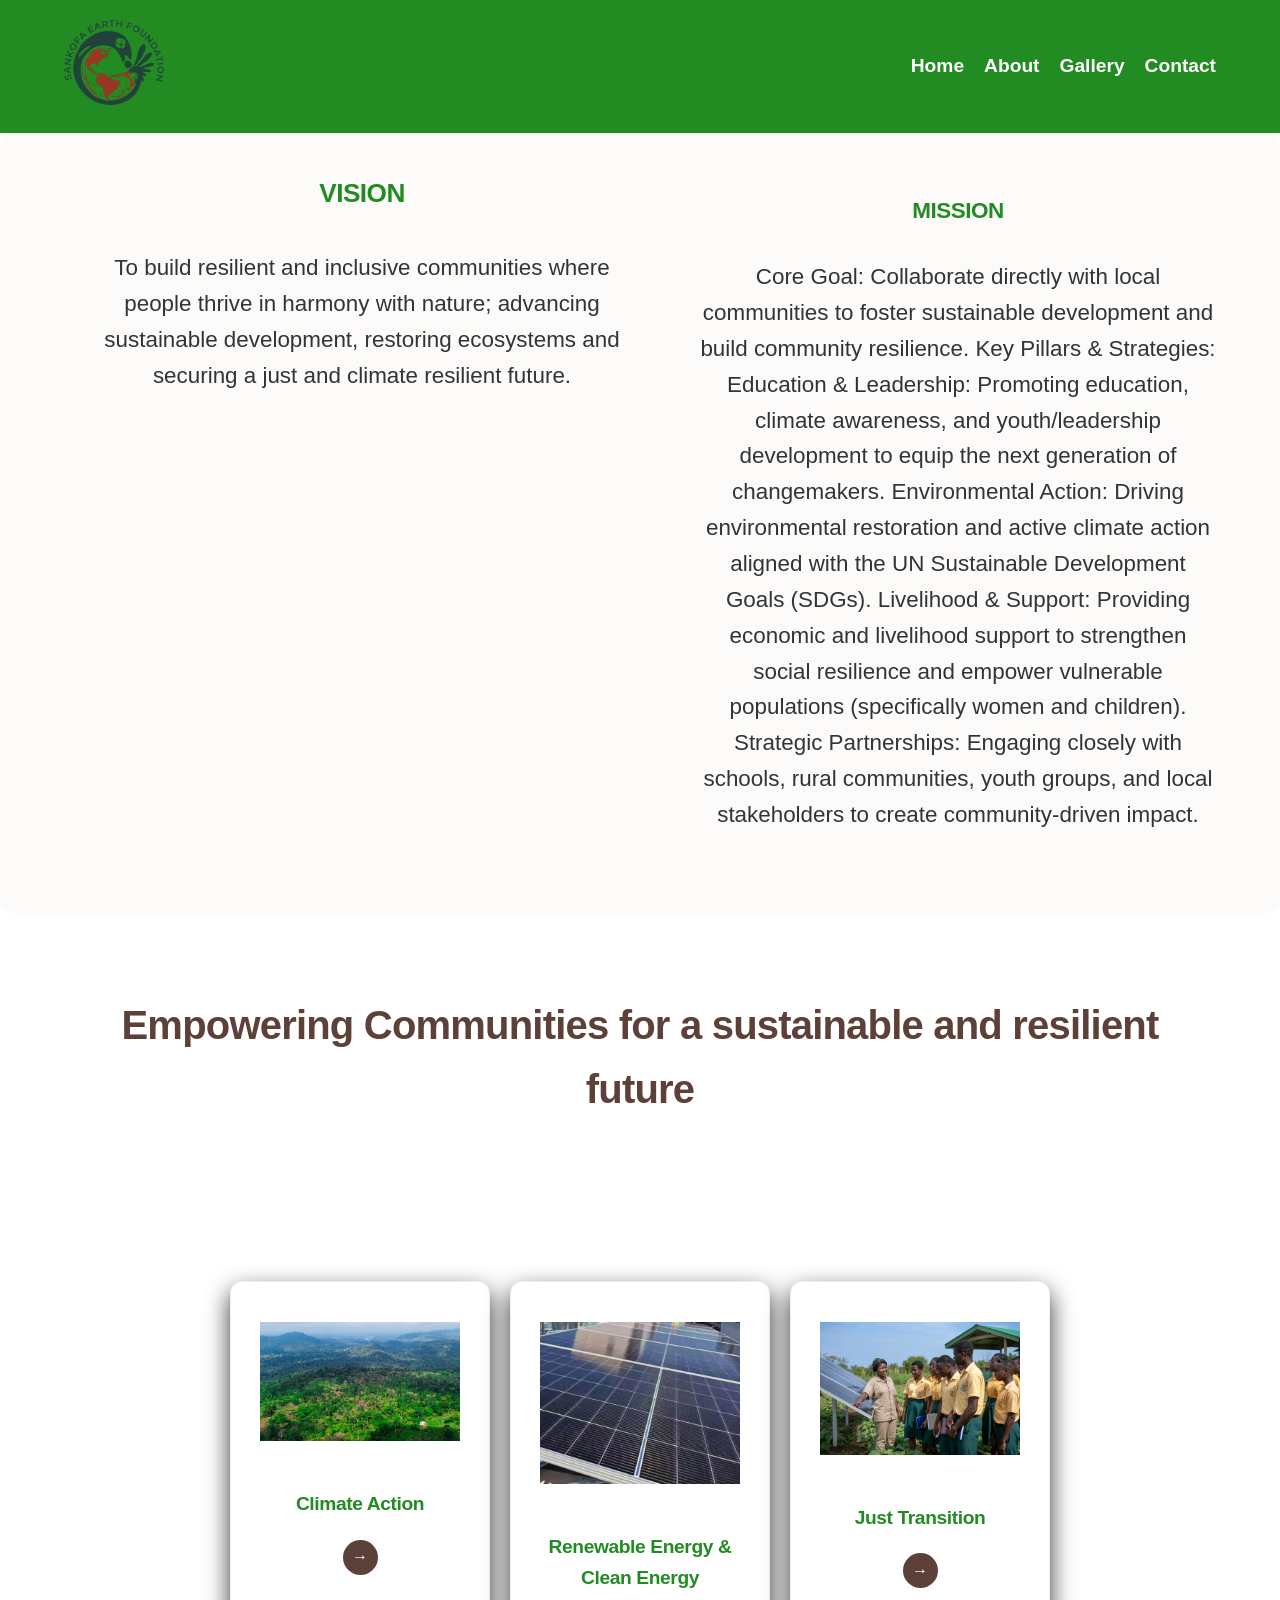
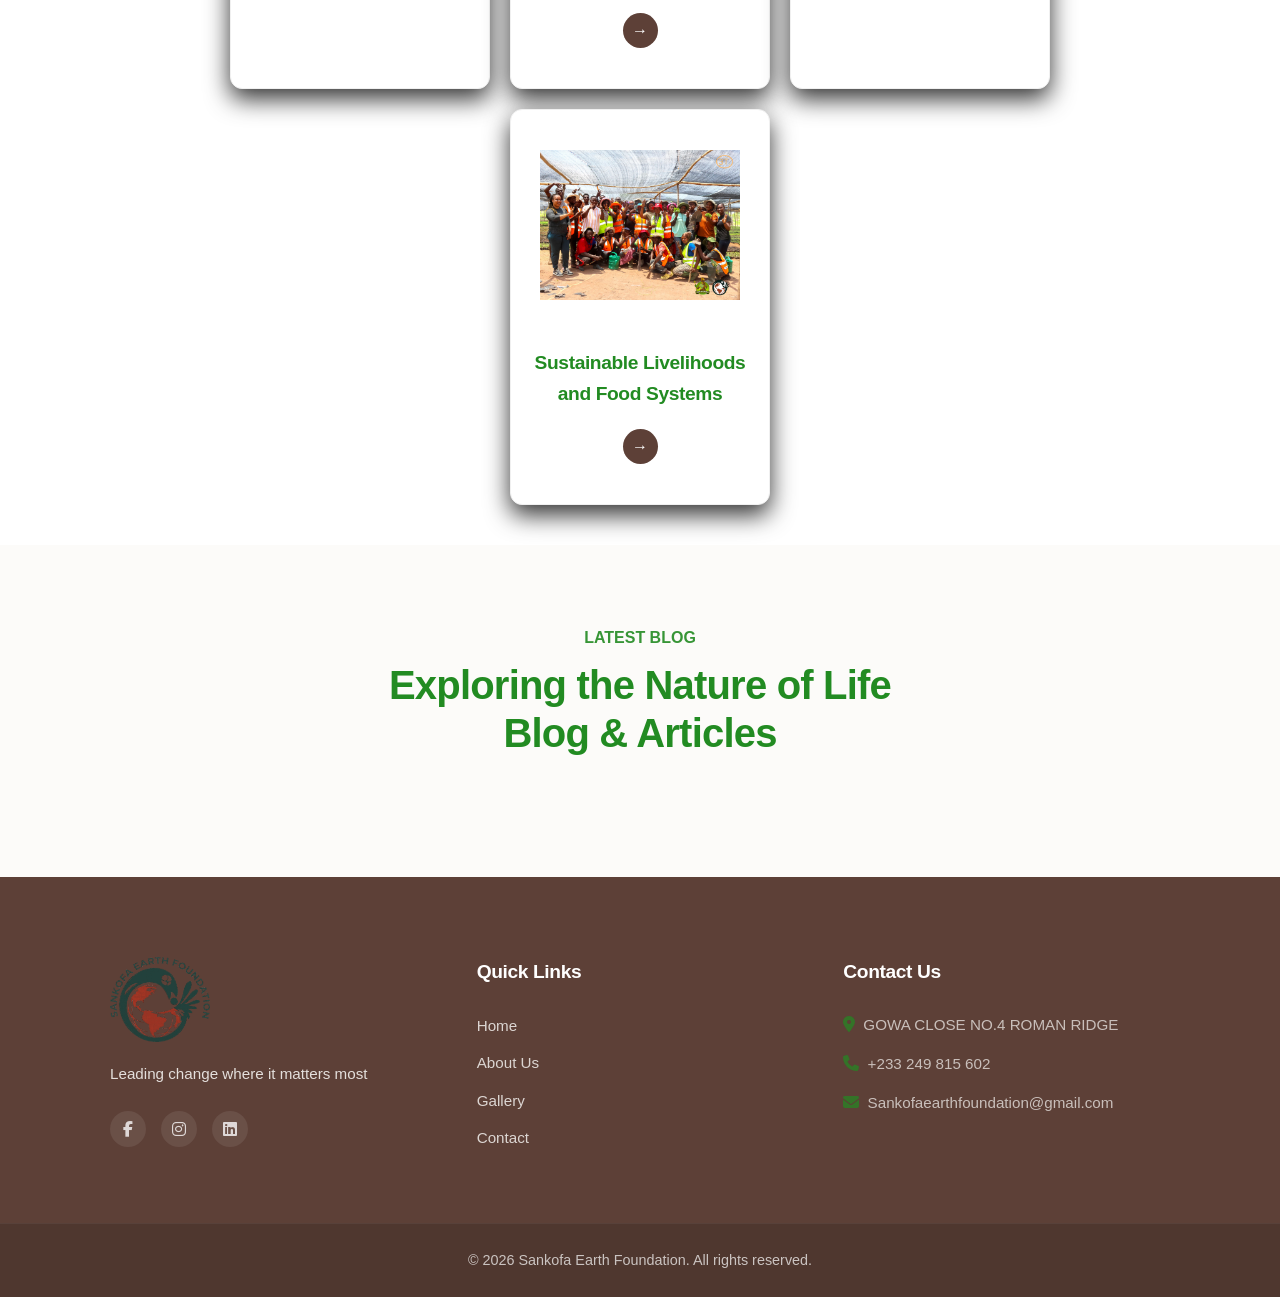
==== commit b77ab6c9: "Few images changed, vision and mission font changed" ====
--- a/about.html
+++ b/about.html
@@ -37,13 +37,18 @@
     <div class="mission">
 
     <h3>MISSION</h3><br>
-    <p>To work alongside communities to drive sustainable development through education, environmental restoration, livelihood support and strategic partnerships - while contributing to climate action and the Sustainable Development Goals (SDG).</p> <br>
+      <p>Core Goal:
+Collaborate directly with local communities to foster sustainable development and build community resilience.
 
+Key Pillars & Strategies:
 
-<p>
-    Founded in March 2026, Sankofa Earth Foundation is a registered non-governmental organization in Ghana committed to advancing women and children empowerment, environmental sustainability and community resilience. <br>
-    The Foundation works closely with schools, rural communities, youth groups and local stakeholders to create opportunities that promote education, climate awareness, leadership development and sustainable livelihoods. Through community-driven initiatives, Sankofa Earth Foundation aims to empower vulnerable populations, strengthen resilience to social and environmental challenges and inspire the next generation to become active leaders of positive change. 
-</p>
+Education & Leadership: Promoting education, climate awareness, and youth/leadership development to equip the next generation of changemakers.
+
+Environmental Action: Driving environmental restoration and active climate action aligned with the UN Sustainable Development Goals (SDGs).
+
+Livelihood & Support: Providing economic and livelihood support to strengthen social resilience and empower vulnerable populations (specifically women and children).
+
+Strategic Partnerships: Engaging closely with schools, rural communities, youth groups, and local stakeholders to create community-driven impact.</p>
 </div>
 </section>
 
@@ -61,14 +66,14 @@
                 </div>
 
 <div class="concept-card">
-                    <div class="concept-icon"><img src="images/renewable-energy.png" alt="Renewable Energy & Clean Energy">
+                    <div class="concept-icon"><img src="images/renewable-energy-holder-pic.jpg" alt="Renewable Energy & Clean Energy">
                     </div>
 <h3>Renewable Energy & Clean Energy</h3>
 <a href="#" class="circle-btn">&rarr;</a>
                 </div>
 
 <div class="concept-card">
-                    <div class="concept-icon"><img src="images/just-transition.JPG" alt="Just Transition">
+                    <div class="concept-icon"><img src="images/just-transition-holder-pic.jpg" alt="Just Transition">
                     </div>
 <h3>Just Transition</h3>
 <a href="#" class="circle-btn">&rarr;</a>
--- a/styles.css
+++ b/styles.css
@@ -306,7 +306,7 @@
 /* Mission & Vision */
 .mission {
     padding: 60px 0;
-    font-size: 1.4rem;
+    font-size: 1.2rem;
     justify-content: center;
     text-align: center;
     background-color: transparent !important;
@@ -355,6 +355,7 @@
 .vision p, .mission p {
     margin-bottom: 1.25rem;
     line-height: 1.6;
+    font-size: 1.4rem;
 }
 
 .vision h3, .mission h3 {
@@ -723,16 +724,23 @@
 /* ==========================================================================
    #11. CONTACT & DONATION FORM SECTIONS
    ========================================================================== */
+
 .split-view {
-    display: flex;
-    gap: 80px;
-    align-items: flex-start;
-    padding: 100px 0;
+    display: grid;
+    grid-template-columns: 1fr 1fr 1.2fr;
+    gap: 50px;
+    align-items: start;
 }
 
 .contact-form, 
 .contact-info {
-    flex: 1;
+    display: flex;
+    flex-direction: column;
+    gap: 18px;
+}
+
+.contact-form h2 {
+    line-height: 1.2;
 }
 
 .contact-form h2, 
@@ -743,23 +751,30 @@
 }
 
 .contact-info p {
-    margin-bottom: 15px;
+    margin-bottom: 20px;
     font-size: 1.1rem;
+    line-height: 1.7;
 }
 
 .contact-info strong {
     color: var(--forest-green);
+}
+
+.contact-form form {
+    display: flex;
+    flex-direction: column;
+    gap: 18px;
 }
 
 .contact-form input, 
 .contact-form textarea {
     width: 100%;
     padding: 15px;
-    margin-bottom: 25px;
-    border: 1px solid #e0e0e0;
-    border-radius: 8px;
+    border: 1px solid #eddd;
+    border-radius: 6px;
     background-color: #f9fbf9;
     font-family: inherit;
+    font-size: 1rem;
     transition: all 0.3s ease;
 }
 
@@ -772,18 +787,40 @@
 }
 
 .contact-form .btn {
-    width: 100%;
-    padding: 15px;
+    width: fit-content;
+    padding: 14px 30px;
     background-color: var(--forest-green);
     color: white;
     border: none;
+    border-radius: 6px;
     cursor: pointer;
-}
-
-.donate-intro {
+    margin-top: 0;
+    align-self: flex-start;
+}
+
+.donate-info {
+    display: flex;
+    flex-direction: column;
+    justify-content: flex-start;
     margin-bottom: 25px;
     color: #555;
     line-height: 1.5;
+}
+
+.donate-info h2 {
+    margin-bottom: 20px;
+    font-size: 1.8rem;
+    color: var(--earth-brown);
+}
+
+.donate-info p {
+    color: var(--dark-text);
+    font-size: 1.2rem;
+}
+
+.donate-sub-title {
+    color: var(--forest-green) !important;
+    font-weight: bolder;
 }
 
 .payment-box {
@@ -1178,6 +1215,38 @@
     }
 }
 
+/* Contact Page */
+
+@media (max-width: 992px){
+
+    .split-view {
+        grid-template-columns: 1fr 1fr;
+    }
+
+    .donate-info {
+        grid-column: 1 / -1;
+    }
+}
+
+@media (max-width:768px){
+
+.split-view {
+    grid-template-columns: 1fr;
+}
+
+    .contact{
+
+        grid-template-columns:1fr;
+        padding:40px 20px;
+    }
+
+    .donate-info{
+
+        grid-column:auto;
+    }
+
+}
+
 /* Small Mobile Views */
 @media (max-width: 600px) {
     .photo-grid {
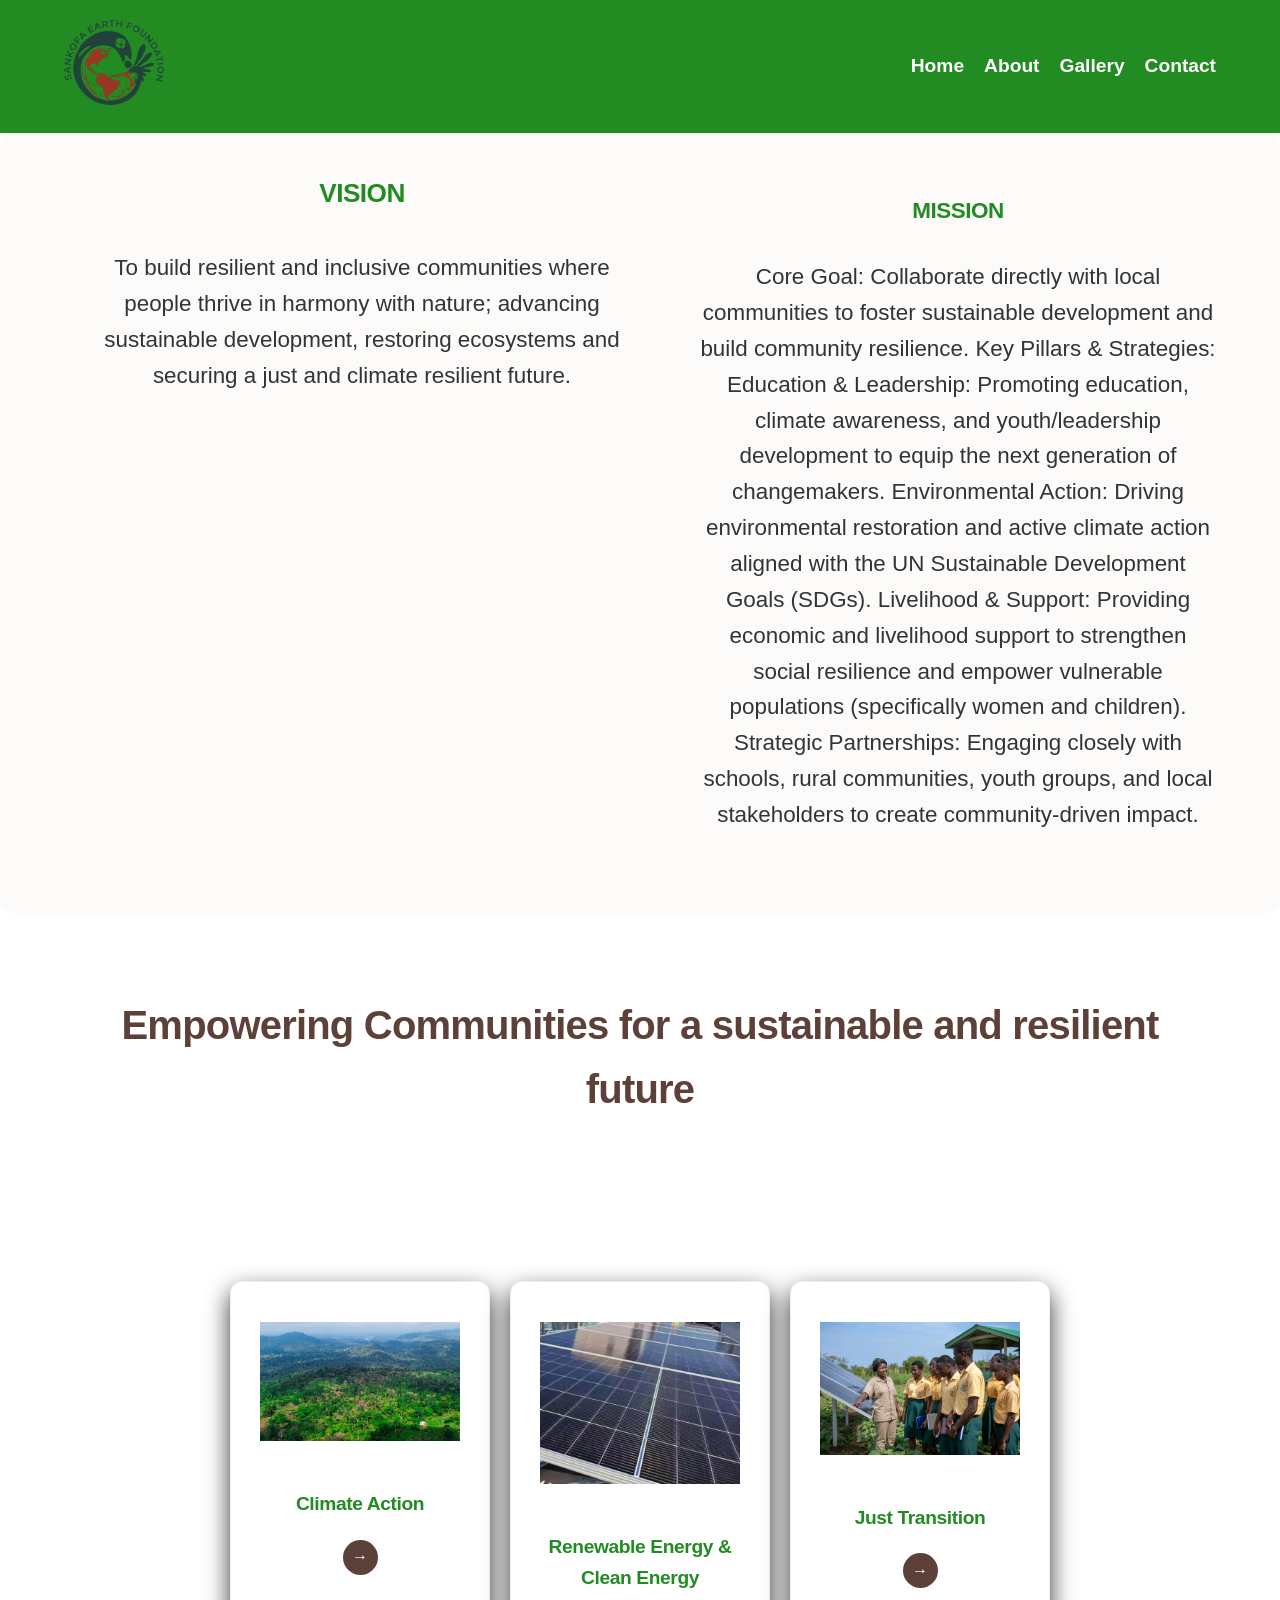
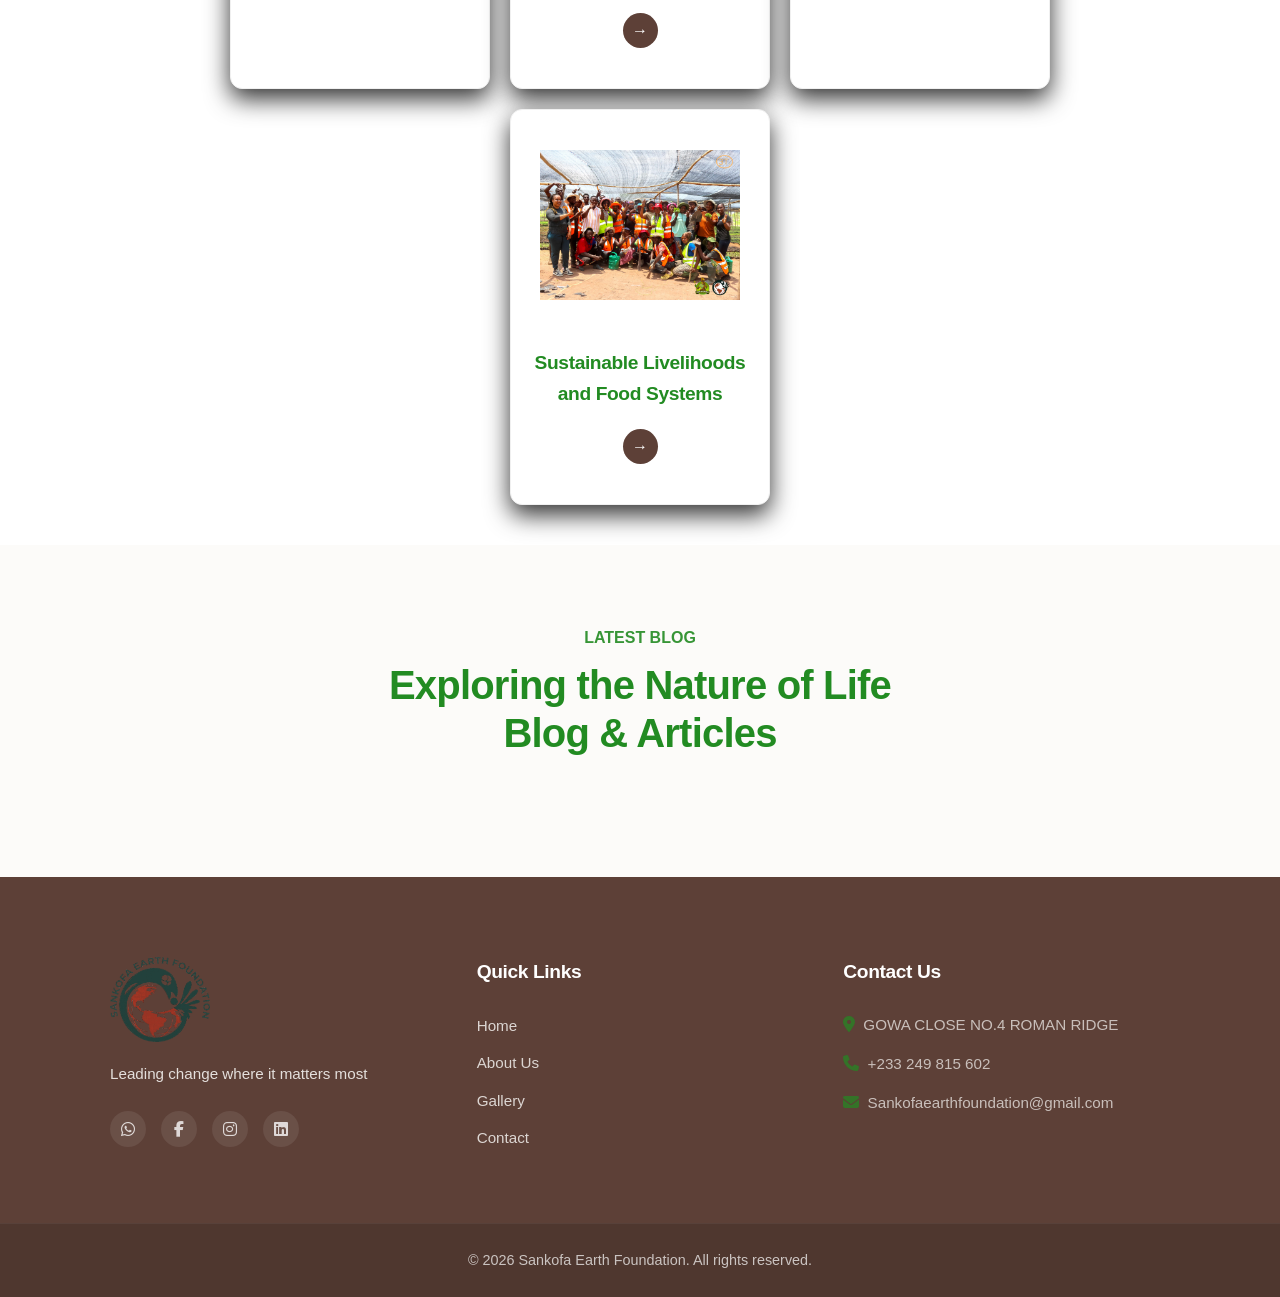
==== commit 65426a8b: "Updated bank details and added whatsapp contact" ====
--- a/about.html
+++ b/about.html
@@ -117,6 +117,7 @@
         Leading change where it matters most
       </p>
       <div class="footer-socials">
+        <a href="https://wa.me/233249815602" class="social-icon"><i class="fa-brands fa-whatsapp"></i></a>
         <a href="https://www.facebook.com/share/17nPXtnWMn/" class="social-icon"><i class="fa-brands fa-facebook-f"></i></a>
         <a href="https://www.instagram.com/p/DZ0XT1hjO1_/?img_index=4&igsh=MW5reG1qZGVjbDJneQ==" class="social-icon"><i class="fa-brands fa-instagram"></i></a>
         <a href="https://www.linkedin.com/company/sankofa-earth-foundation/" class="social-icon"><i class="fa-brands fa-linkedin"></i></a>
--- a/styles.css
+++ b/styles.css
@@ -732,8 +732,14 @@
     align-items: start;
 }
 
+.contact {
+    margin-top: 25px;
+}
+
+
 .contact-form, 
-.contact-info {
+.contact-info,
+.donate-info {
     display: flex;
     flex-direction: column;
     gap: 18px;
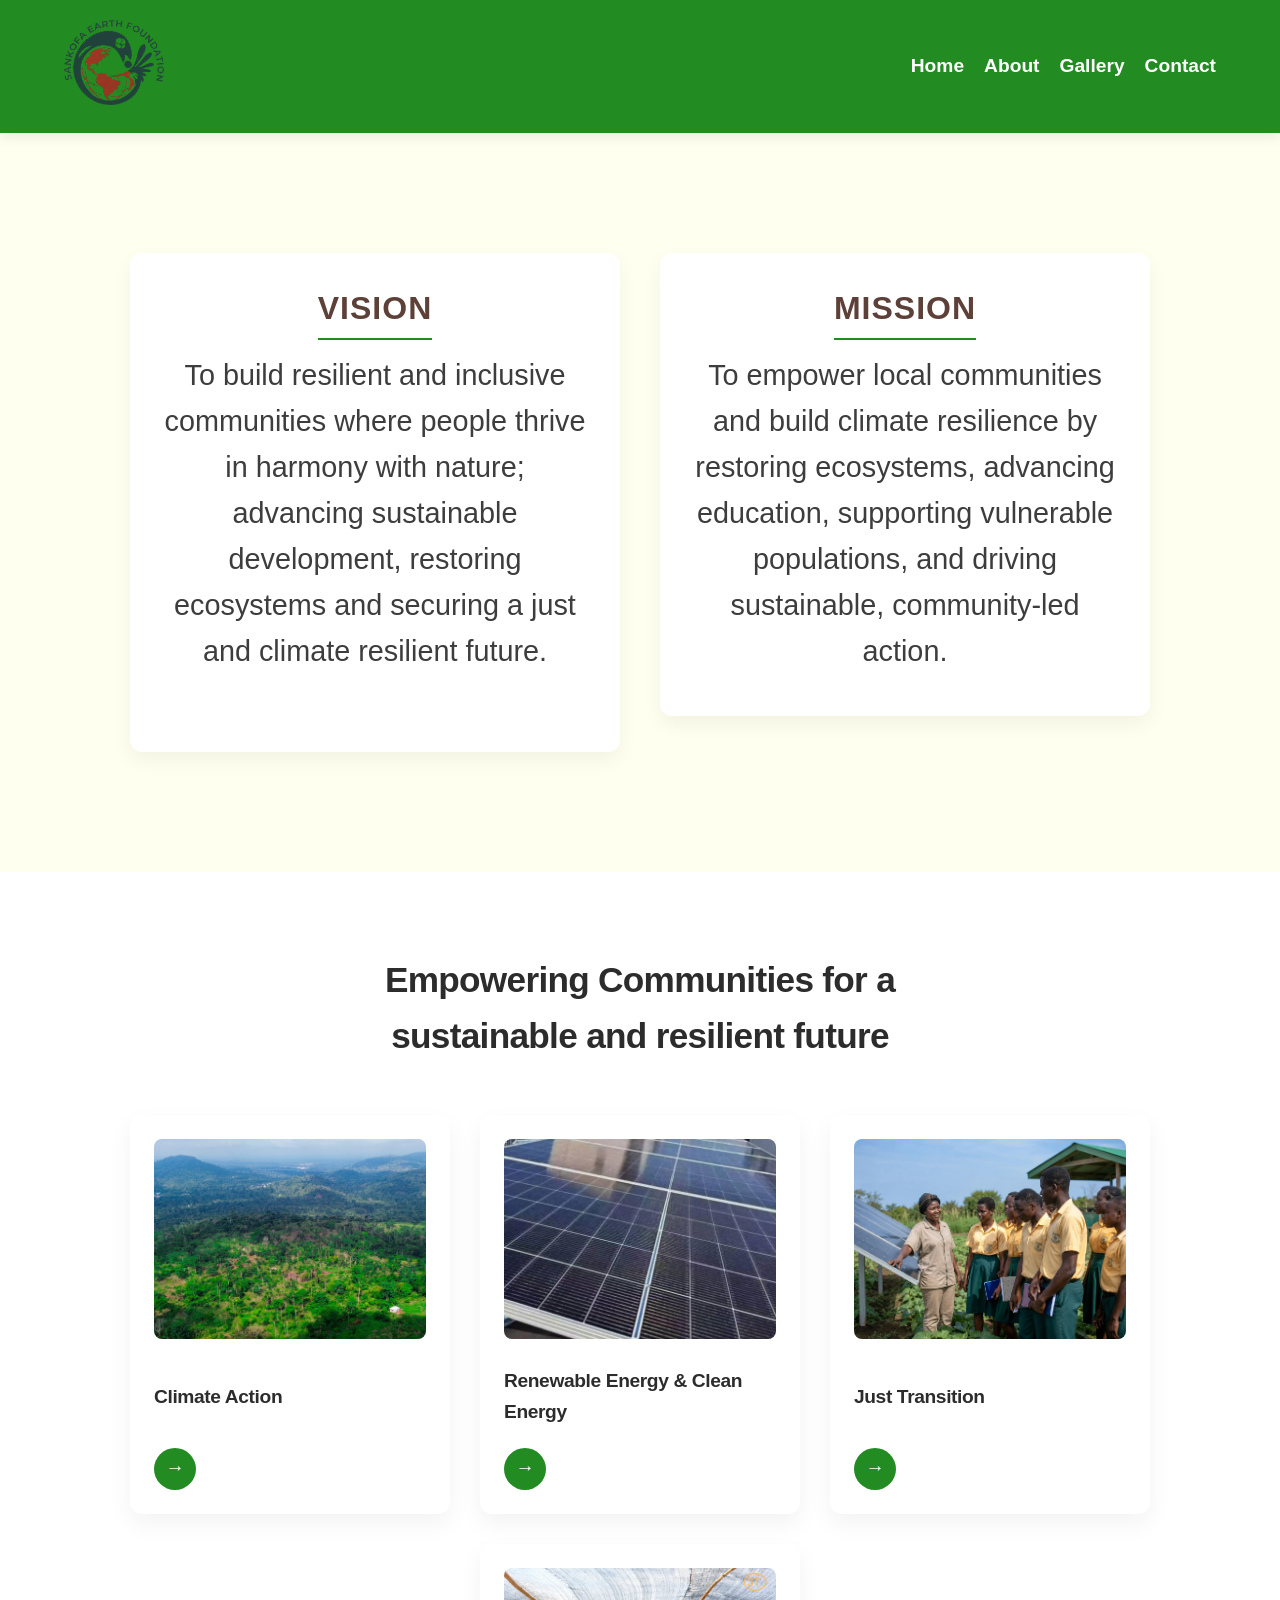
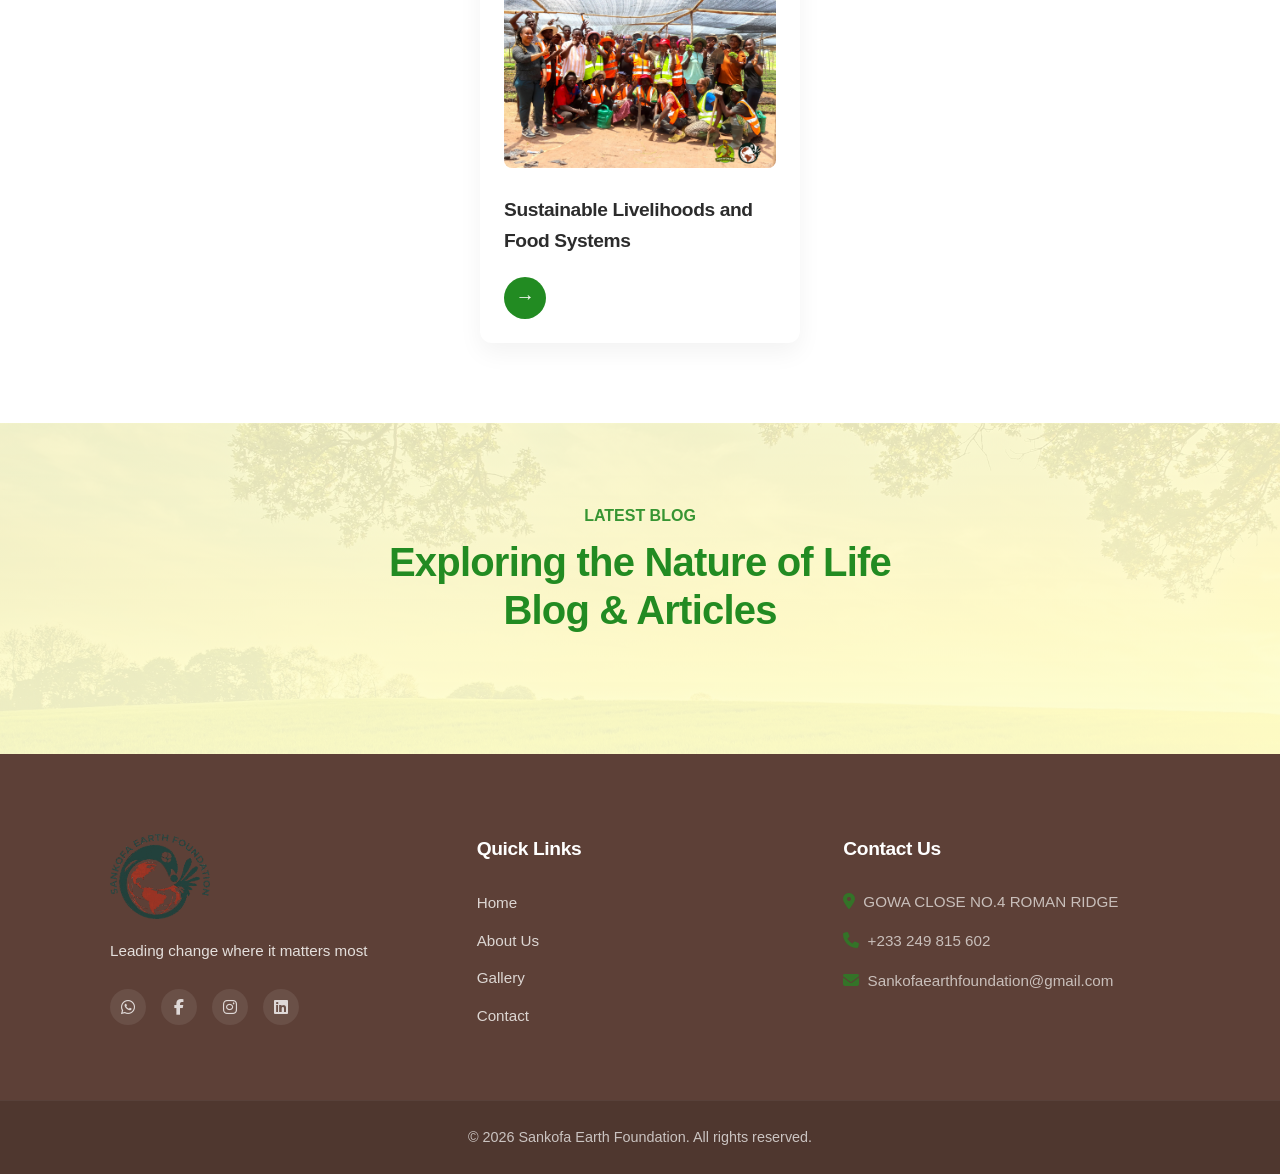
==== commit 77f676d3: "Made several changes to about page" ====
--- a/about.html
+++ b/about.html
@@ -29,26 +29,17 @@
 </header>
 
 <section class="vision-container">
-    <div class="vision">
-        <h3>VISION</h3><br>
-    <p>To build resilient and inclusive communities where people thrive in harmony with nature; advancing sustainable development, restoring ecosystems and securing a just and climate resilient future. </p><br>
-    </div>
+<div class="vision">
+  <div class="vision-box">
+  <h2>VISION</h2>
+  <p>To build resilient and inclusive communities where people thrive in harmony with nature; advancing sustainable development, restoring ecosystems and securing a just and climate resilient future.</p>
+<br>
+</div>
 
-    <div class="mission">
-
-    <h3>MISSION</h3><br>
-      <p>Core Goal:
-Collaborate directly with local communities to foster sustainable development and build community resilience.
-
-Key Pillars & Strategies:
-
-Education & Leadership: Promoting education, climate awareness, and youth/leadership development to equip the next generation of changemakers.
-
-Environmental Action: Driving environmental restoration and active climate action aligned with the UN Sustainable Development Goals (SDGs).
-
-Livelihood & Support: Providing economic and livelihood support to strengthen social resilience and empower vulnerable populations (specifically women and children).
-
-Strategic Partnerships: Engaging closely with schools, rural communities, youth groups, and local stakeholders to create community-driven impact.</p>
+<div class="mission-box">
+<h2>MISSION</h2>
+<p>To empower local communities and build climate resilience by restoring ecosystems, advancing education, supporting vulnerable populations, and driving sustainable, community-led action.</p>
+</div>
 </div>
 </section>
 
--- a/styles.css
+++ b/styles.css
@@ -128,12 +128,16 @@
    ========================================================================== */
 header, 
 .my-site-header {
+    position: sticky;
+    top: 0;
+    z-index: 1000;
     display: flex;
     justify-content: space-between;
     align-items: center;
     padding: 20px 5%;
     background-color: var(--forest-green);
     color: white;
+    box-shadow: 0 4px 12px rgba(0, 0, 0, 0.08);
 }
 
 .my-site-header .logo img {
@@ -244,16 +248,18 @@
 }
 
 .circle-btn {
-    display: inline-flex;
-    align-items: center;
-    justify-content: center;
-    width: 35px;
-    height: 35px;
-    background-color: var(--earth-brown);
-    color: white;
-    border-radius: 50%;
-    text-decoration: none;
-    font-weight: bold;
+   display: inline-flex;
+  align-items: center;
+  justify-content: center;
+  width: 42px;
+  height: 42px;
+  border-radius: 50%;
+  background-color: var(--forest-green);
+  color: var(--off-white);
+  text-decoration: none;
+  font-size: 1.2rem;
+  align-self: flex-start;
+  transition: background-color 0.3s ease, transform 0.3s ease;
 }
 
 
@@ -293,10 +299,15 @@
 }
 
 .blog-preview-green {
-    background-color: var(--off-white);
+
+    background-image: linear-gradient(rgba(255, 253, 208, 0.88), rgba(253, 253, 208, 0.94)), url('./images/hero-bg.jpg');
+    background-size: cover;
+    background-position: center;
     padding: 80px 0;
     text-align: center;
-    margin-bottom: 0 !important;
+    color: white;
+    width: 100%;
+
 }
 
 
@@ -332,38 +343,61 @@
     color: var(--forest-green);
 }
 
-.vision-container {
-    display: flex;
-    gap: 2.5rem;
+.vision-container { 
+  background-color: #fffff0;
+  padding: 80px 20px;
+
+}
+
+.vision {
+    display: flex;
+    flex-direction: row;
+    flex-wrap: wrap;
+    gap: 40px;
     padding: 0 4rem;
+    border-radius: 12px;
+    font-size: 1.4rem;
     align-items: flex-start;
-    background-color: var(--off-white);
+    text-align: center;
+    padding: 40px;
+    max-width: 1100px;
+    margin: 0 auto;
+}
+
+.vision h2, .mission h2 {
+color: var(--earth-brown);
+  font-size: 2rem;
+  letter-spacing: 1px;
+  margin-bottom: 12px;
+  border-bottom: 2px solid var(--forest-green);
+  display: inline-block;
+  padding-bottom: 4px;
+}
+
+.vision-box p, .mission-box p {
+    font-size: 1.8rem;
+    line-height: 1.6;
+    opacity: 0.95;
+    margin-bottom: 12px;
+}
+
+.vision-box, .mission-box {
+    flex: 1 1 300px;
+    background-color: #ffffff;
+    padding: 30px;
     border-radius: 12px;
-}
-
-.vision-container div {
-    flex: 1;
-}
-
-.vision {
-    font-size: 1.4rem;
-    justify-content: center;
-    text-align: center;
-    padding: 40px;
-}
-
-.vision p, .mission p {
-    margin-bottom: 1.25rem;
-    line-height: 1.6;
-    font-size: 1.4rem;
-}
-
-.vision h3, .mission h3 {
-    color: var(--forest-green);
-    font-weight: bolder;
+    box-shadow: 0 8px 20px rgba(0, 0, 0, 0.05);
 }
 
 /* Concept Grid */
+
+.concepts {
+    background-color: #ffffff;
+    color: var(--off-white);
+    padding: 100px 20px 60px 20px;
+    padding: 80px 20px;
+}
+
 .concept {
     padding: 80px 0;
     background: linear-gradient(to bottom, #f9fbf9, #ffffff);
@@ -371,49 +405,52 @@
 }
 
 .concept-title {
-    font-size: 2.5rem;
-    justify-content: center;
-    text-align: center;
-    color: var(--earth-brown);
-    padding: 80px 0;
-    margin-bottom: 40px;
+    font-size: 2.2rem;
+    text-align: center;
+    color: var(--dark-text);
+    max-width: 700px;
+    margin: 0 auto 50px auto;
 }
 
 .concept-grid {
     display: flex;
     flex-wrap: wrap;
     justify-content: center;
-    gap: 20px;
-    padding: 40px 0;
+    gap: 30px;
 }
 
 .concept-card {
     background: #ffffff;
-    width: 260px;
-    padding: 40px 20px;
     border-radius: 12px;
-    text-align: center;
-    box-shadow: 0 10px 25px rgba(0,0,0,0.8);
-    border: 1px solid #f0f0f0;
-    transition: transform 0.3s ease;
+    padding: 24px;
+    display: flex;
+    flex-direction: column;
+    flex: 1;
+    min-width: 250px;
+    max-width: 320px;
+    box-shadow: 0 10px 25px rgba(0, 0, 0, 0.05);
+    justify-content: space-between;
+    transition: transform 0.3s ease, box-shadow 0.3s ease;
 }
 
 .concept-card:hover {
-    transform: translateY(-5px);
+    transform: translateY(-6px);
     border-color: transparent;
-    box-shadow: 0 10px 20px rgba(0, 0, 0, 0.15);
+    box-shadow: 0 15px 35px rgba(0, 0, 0, 0.1);
 }
 
 .concept-card h3 {
-    color: var(--forest-green);
+    color: var(--dark-text);
     font-size: 1.2rem;
     margin-bottom: 20px;
 }
 
 .concept-icon img {
-    width: 200px;
-    height: auto;
-    margin-bottom: 40px;
+    width: 100%;
+    height: 200px;
+    object-fit: cover;
+    border-radius: 8px;
+    margin-bottom: 20px;
 }
 
 
@@ -733,7 +770,8 @@
 }
 
 .contact {
-    margin-top: 25px;
+    padding-top: 60px;
+    background-color: #fffff0;
 }
 
 
@@ -1090,9 +1128,15 @@
         left: 0;
         width: 100%;
         background-color: var(--forest-green);
+        color: var(--off-white);
+        text-decoration: none;
+        font-weight: 700;
+        font-size: 1.05rem;
+        letter-spacing: 0.5px;
+        padding: 8px 16px;
         max-height: 0;
         overflow: hidden;
-        transition: max-height 0.3s ease-in-out;
+        transition: all 0.3s ease;
         z-index: 100;
     }
 
@@ -1142,8 +1186,7 @@
     .container {
         padding: 0 15px;
     }
-
-    .mission, 
+ 
     .concept, 
     .blog-preview, 
     .blog-preview-green {
@@ -1185,11 +1228,6 @@
     .split-view { 
         flex-direction: column;
         gap: 40px;
-    }
-
-    .vision {
-        font-size: 1.1rem;
-        padding: 20px 10px;
     }
 
     .team-grid {
@@ -1219,6 +1257,17 @@
         height: 320px !important; 
         margin-top: 40px;
     }
+
+    .vision {
+        flex-direction: column;
+        gap: 20px;
+        padding: 0 10px;
+    }
+
+    .vision-box, .mission-box {
+        width: 100%;
+        padding: 20px;
+    }
 }
 
 /* Contact Page */
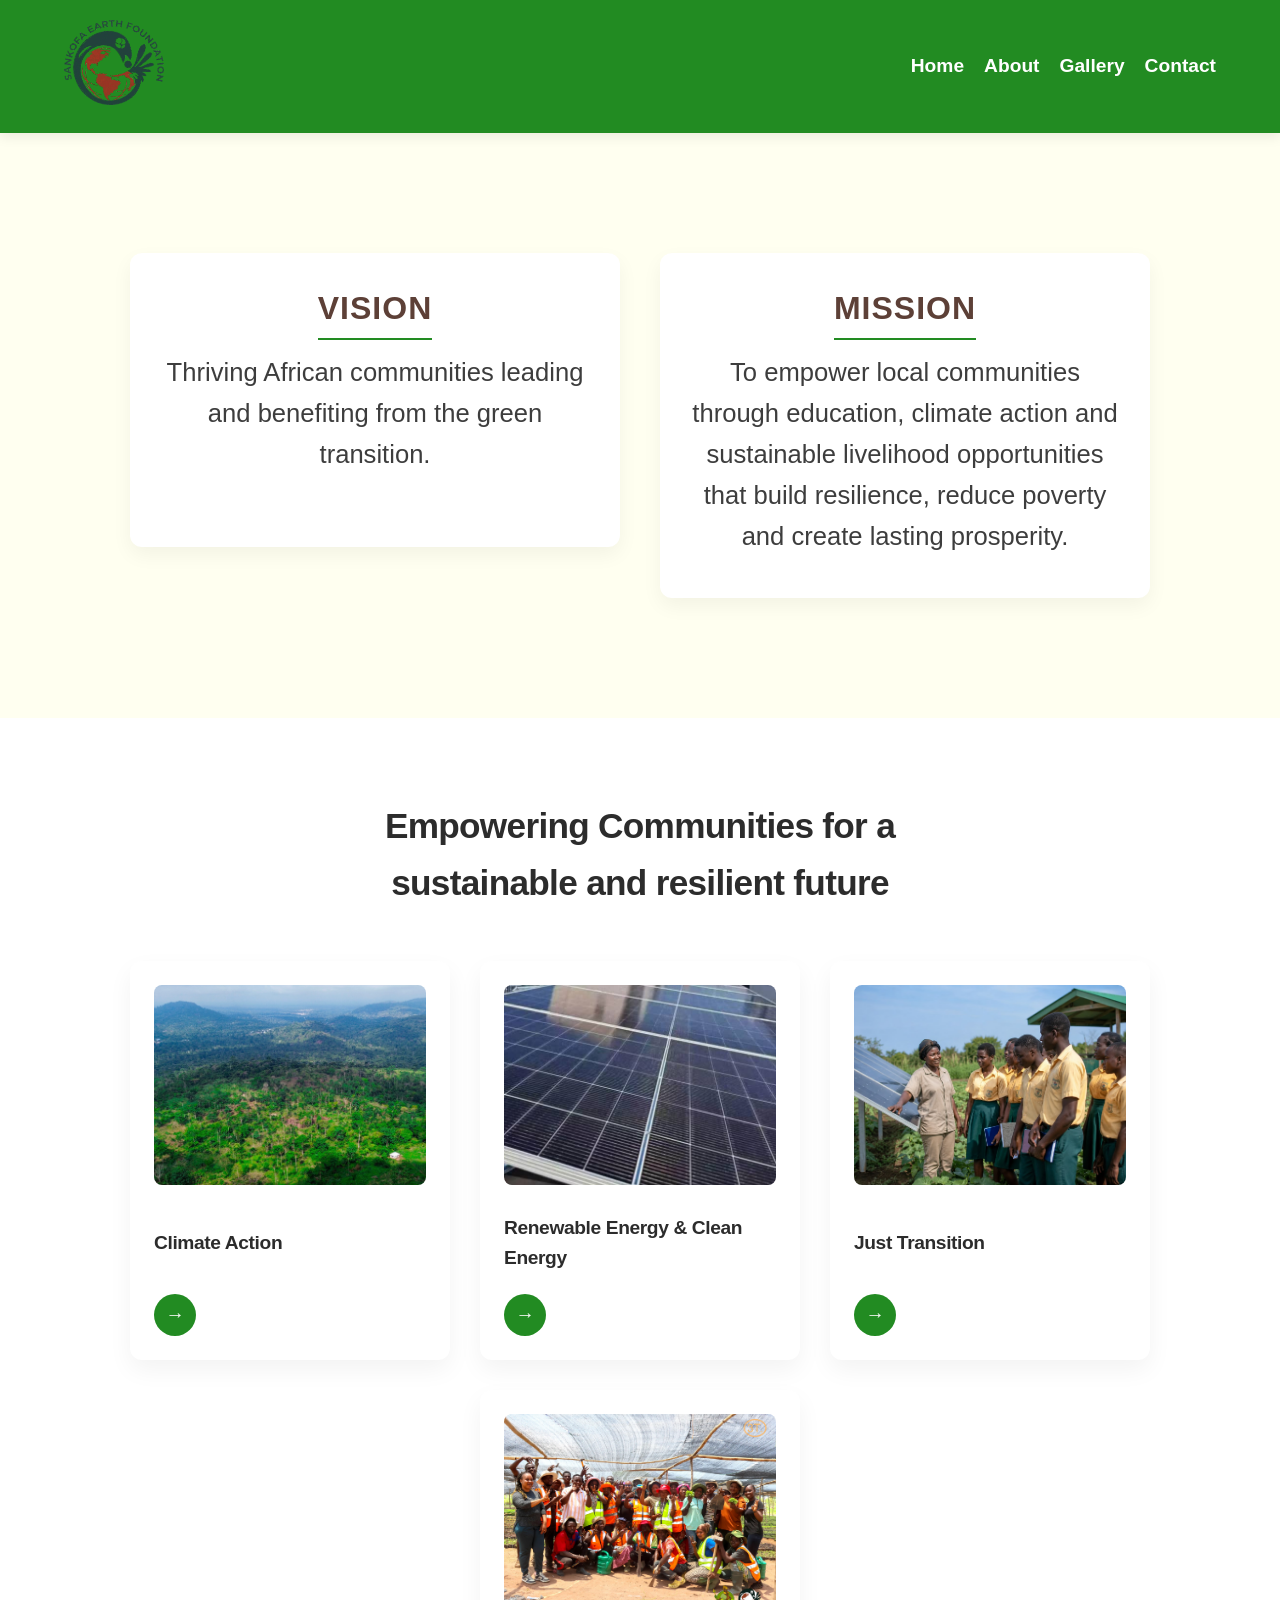
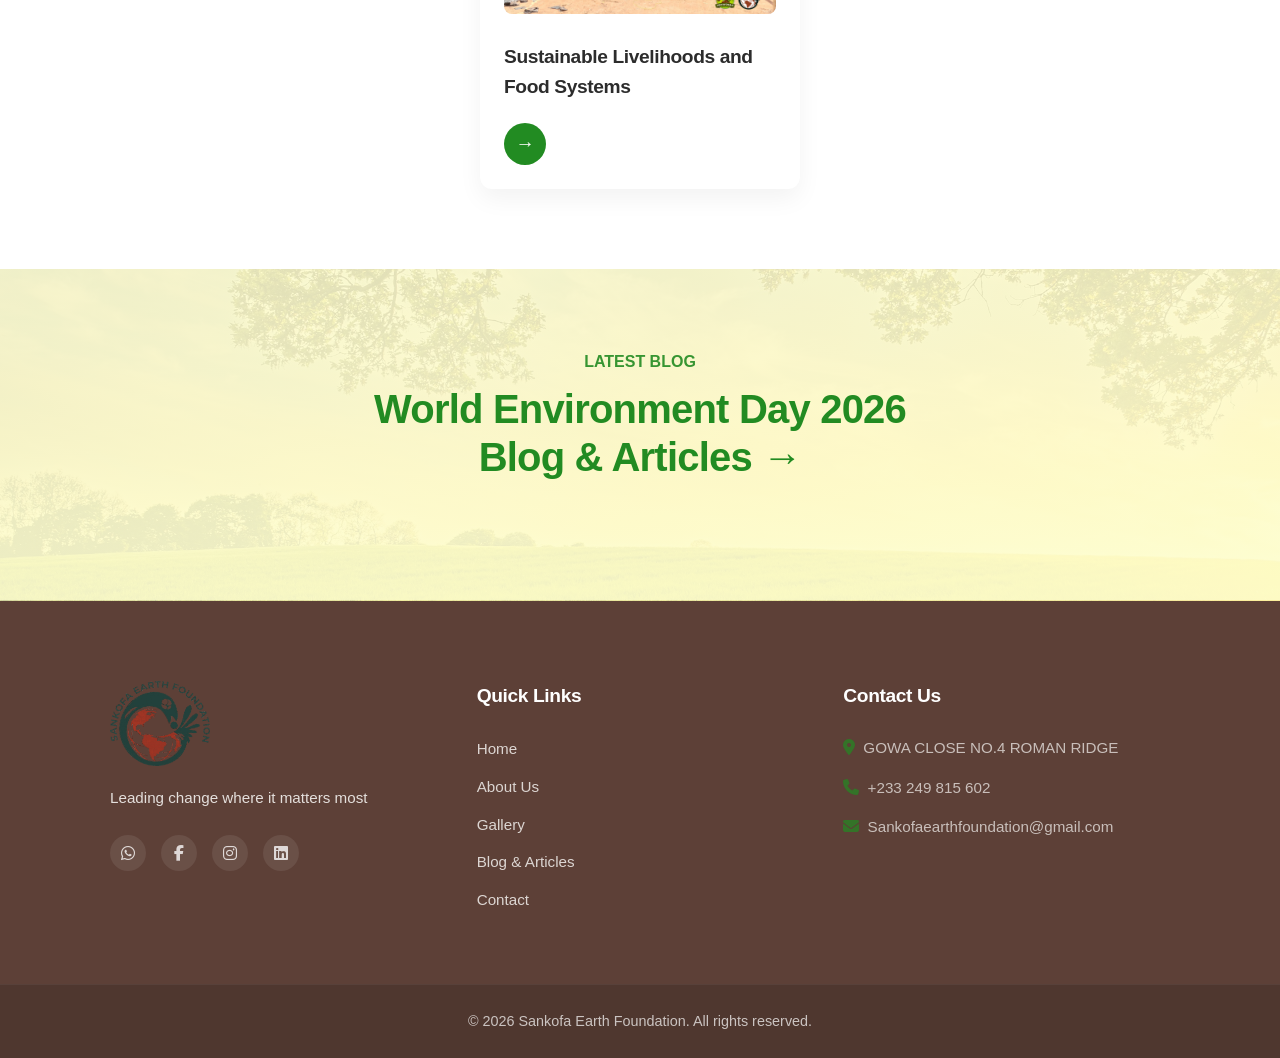
==== commit e59be277: "added a blog site" ====
--- a/about.html
+++ b/about.html
@@ -32,13 +32,13 @@
 <div class="vision">
   <div class="vision-box">
   <h2>VISION</h2>
-  <p>To build resilient and inclusive communities where people thrive in harmony with nature; advancing sustainable development, restoring ecosystems and securing a just and climate resilient future.</p>
+  <p>Thriving African communities leading and benefiting from the green transition.</p>
 <br>
 </div>
 
 <div class="mission-box">
 <h2>MISSION</h2>
-<p>To empower local communities and build climate resilience by restoring ecosystems, advancing education, supporting vulnerable populations, and driving sustainable, community-led action.</p>
+<p>To empower local communities through education, climate action and sustainable livelihood opportunities that build resilience, reduce poverty and create lasting prosperity.</p>
 </div>
 </div>
 </section>
@@ -86,8 +86,8 @@
     <section class="blog-preview-green">
 <div class="container">
     <p class="subtitle-white">Latest Blog</p>
-        <h2 class="main-title-white">Exploring the Nature of Life <br> 
- Blog & Articles</h2>
+       <a href="https://sankofaearthfoundation.blogspot.com/" target="_blank" rel="noopener noreferrer" class="blog-link"> <h2 class="main-title-white">World Environment Day 2026 <br> 
+ Blog & Articles &rarr;</h2></a>
  <div class="blog-grid">
     
     </div>
@@ -121,6 +121,7 @@
         <li><a href="index.html">Home</a></li>
         <li><a href="about.html">About Us</a></li>
         <li><a href="gallery.html">Gallery</a></li>
+        <li><a href="https://sankofaearthfoundation.blogspot.com/">Blog & Articles</a></li>
         <li><a href="contact.html">Contact</a></li>
       </ul>
     </div>
--- a/styles.css
+++ b/styles.css
@@ -292,6 +292,10 @@
     background-color: #228B22;
 }
 
+.blog-link {
+    text-decoration: none;
+}
+
 .blog-preview {
     background-color: #ffffff;
     padding: 80px 0;
@@ -356,7 +360,7 @@
     gap: 40px;
     padding: 0 4rem;
     border-radius: 12px;
-    font-size: 1.4rem;
+    font-size: 1.2rem;
     align-items: flex-start;
     text-align: center;
     padding: 40px;
@@ -375,7 +379,7 @@
 }
 
 .vision-box p, .mission-box p {
-    font-size: 1.8rem;
+    font-size: 1.6rem;
     line-height: 1.6;
     opacity: 0.95;
     margin-bottom: 12px;
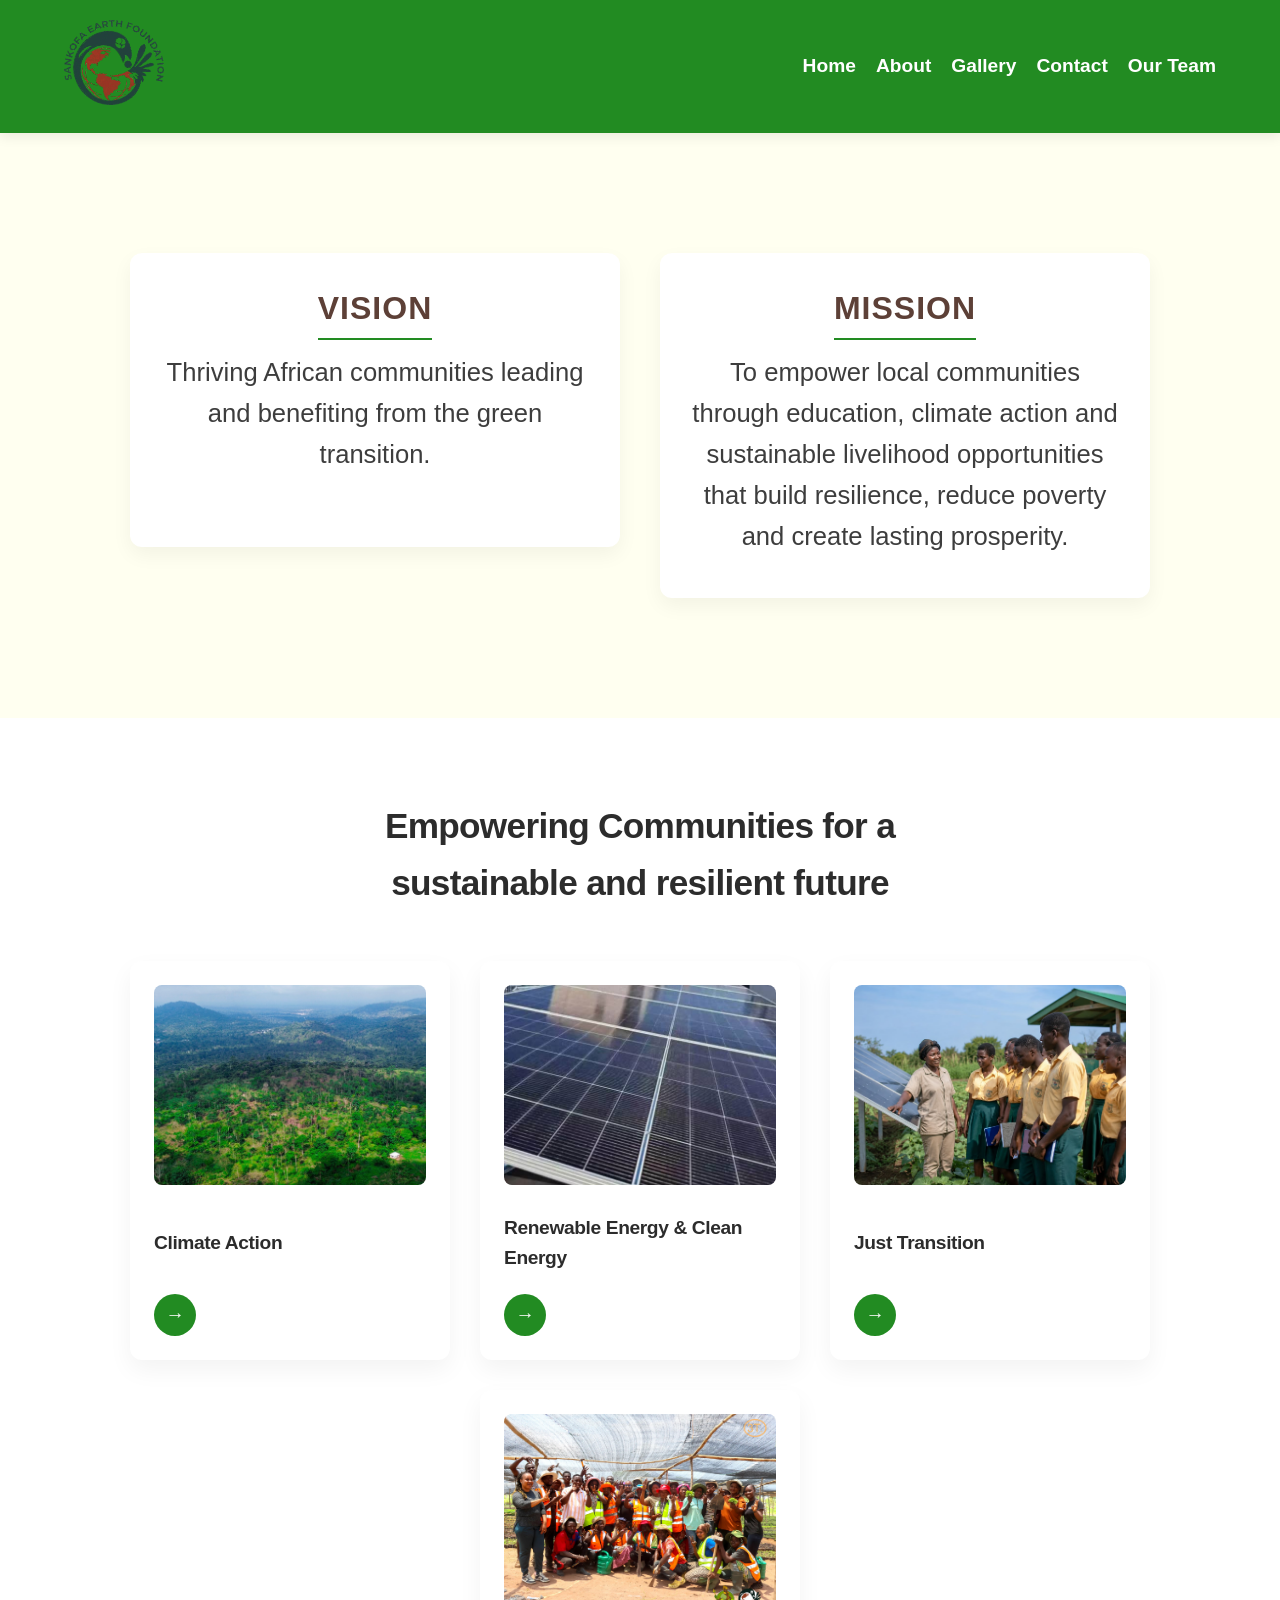
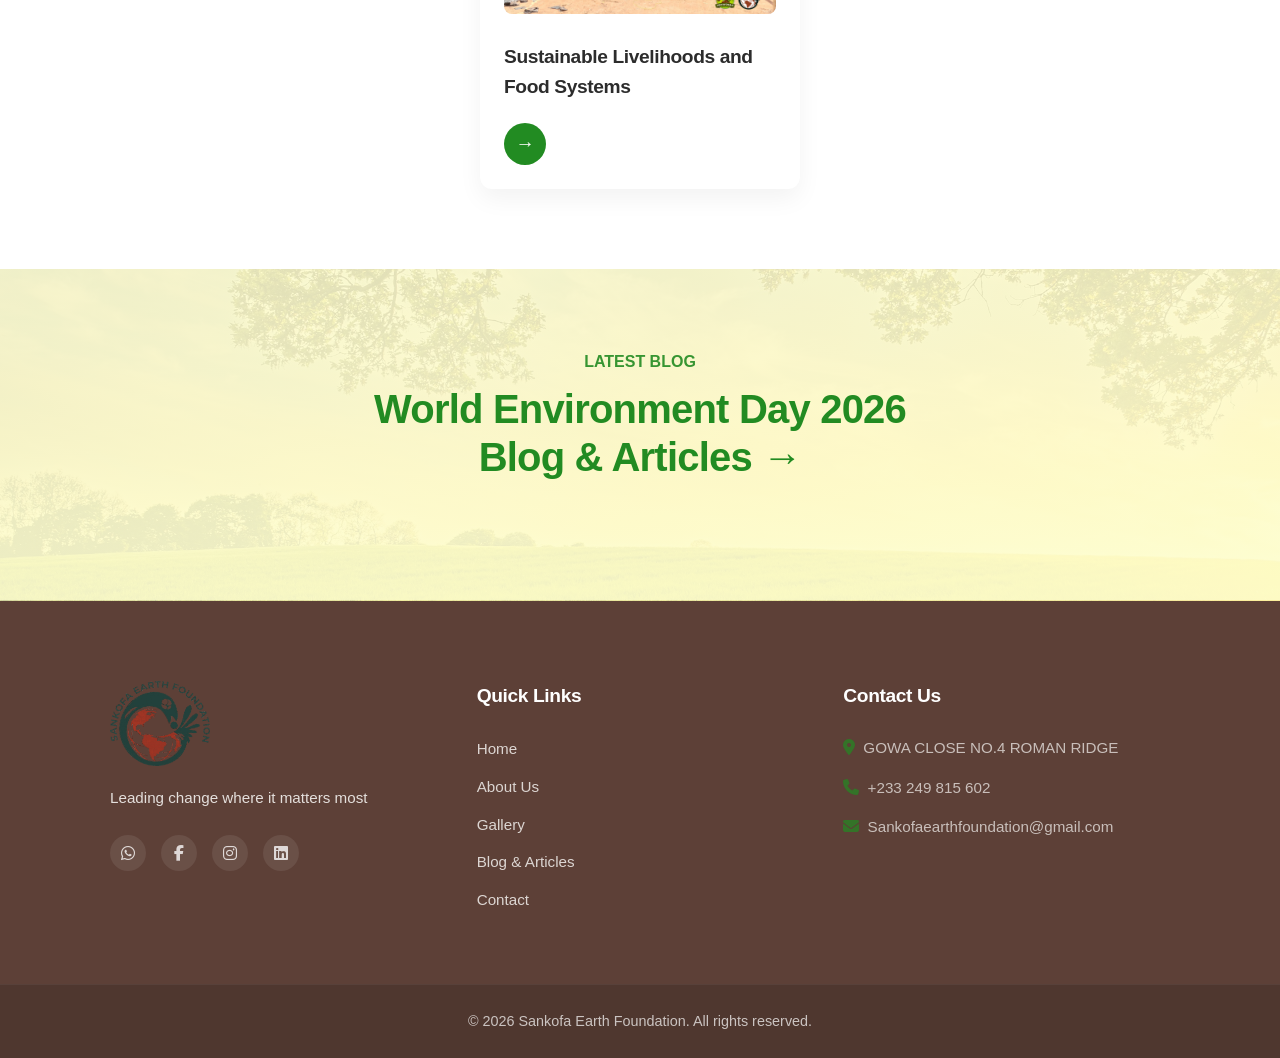
==== commit dd85f5ab: "Added a new our team page" ====
--- a/about.html
+++ b/about.html
@@ -24,6 +24,7 @@
         <li><a href="about.html">About</a></li>
         <li><a href="gallery.html">Gallery</a></li>
         <li><a href="contact.html">Contact</a></li>
+        <li><a href="Our Team.html">Our Team</a></li>
     </ul>
    </nav>
 </header>
--- a/styles.css
+++ b/styles.css
@@ -588,6 +588,116 @@
     transform: translateX(-50%) translateY(0); 
 }
 
+/* Board & Volunteers */
+.slider {
+    max-width: 850px;
+    margin: 20px auto;
+    text-align: center;
+}
+
+.slider input[type="radio"] {
+    display: none;
+}
+
+.board-slider {
+    display: grid;
+}
+
+.board-card-1, .board-card-2, .board-card-3 {
+    grid-area: 1/1;
+    display: grid;
+    grid-template-columns: 1fr auto;
+    align-items: center;
+    gap: 2.5rem;
+    background: #f7f4f0;
+    border-radius: 20px;
+    padding: 6rem 5rem;
+    opacity: 0;
+    transition: opacity 0.4s ease;
+    text-align: left;
+    pointer-events: none;
+    min-height: 380px;
+    position: relative;
+}
+
+.badge {
+    font-weight: 900;
+    color: #d97706;
+    font-size: 1rem;
+    text-transform: uppercase;
+}
+
+.board-bio {
+    margin: 0.5rem 0;
+    font-size: 1rem;
+}
+
+.board-card-1 h3, .board-card-2 h3, .board-card-3 h3 {
+    margin: 0;
+    font-size: 1.2rem;
+    color: var(--dark-text);
+}
+
+.board-role {
+    margin: 0;
+    color: #666;
+    font-size: 1rem;
+    font-weight: 800;
+}
+
+.profile-img {
+    width: 240px;
+    aspect-ratio: 1;
+    object-fit: cover;
+    border-radius: 50%;
+    border: 4px solid #fff;
+}
+
+/* Radio toggle logic for the 3 cards */
+#card1:checked ~ .board-slider .board-card-1,
+#card2:checked ~ .board-slider .board-card-2,
+#card3:checked ~ .board-slider .board-card-3
+{
+    opacity: 1;
+    pointer-events: auto;
+}
+
+/* Side Arrow Buttons */
+.arrow {
+    position: absolute;
+    top: 50%;
+    transform: translateY(-50%);
+    width: 44px;
+    height: 44px;
+    background: #ffffff;
+    color: #333333;
+    border-radius: 50%;
+    display: flex;
+    align-items: center;
+    justify-content: center;
+    font-size: 1.1rem;
+    cursor: pointer;
+    box-shadow: 0 4px 12px rgba(0, 0, 0, 0.12);
+    transition: background-color 0.2s ease, transform 0.2s ease;
+    user-select: none;
+    z-index: 10;
+}
+
+.arrow:hover {
+    background-color: #d97706;
+    color: #ffffff;
+    transform: translateY(-50%) scale(1.1);
+}
+
+/* Position Left & Right Buttons over card edges */
+.arrow-prev {
+    left: -22px; 
+}
+
+.arrow-next {
+    right: -22px;
+}
+
 
 /* ==========================================================================
    #10. GALLERY & MEDIA SECTIONS
@@ -1272,6 +1382,41 @@
         width: 100%;
         padding: 20px;
     }
+
+    .slider {
+        width: 100%;
+        margin: 10px auto;
+    }
+
+    .board-card-1,
+    .board-card-2,
+    .board-card-3 {
+        grid-template-columns: 1fr;
+        gap: 1.5rem;
+        padding: 3.5rem 1.5rem 2.5rem 1.5rem;
+        min-height: auto;
+        text-align: center;
+    }
+
+    .profile-img {
+        width: 150px;
+        margin: 0 auto;
+        grid-row: 1;
+    }
+
+    .arrow {
+        width: 36px;
+        height: 36px;
+        font-size: 0.9rem;
+    }
+
+    .arrow-prev {
+        left: 5px;
+    }
+
+    .arrow-next {
+        right: 5px;
+    }
 }
 
 /* Contact Page */
